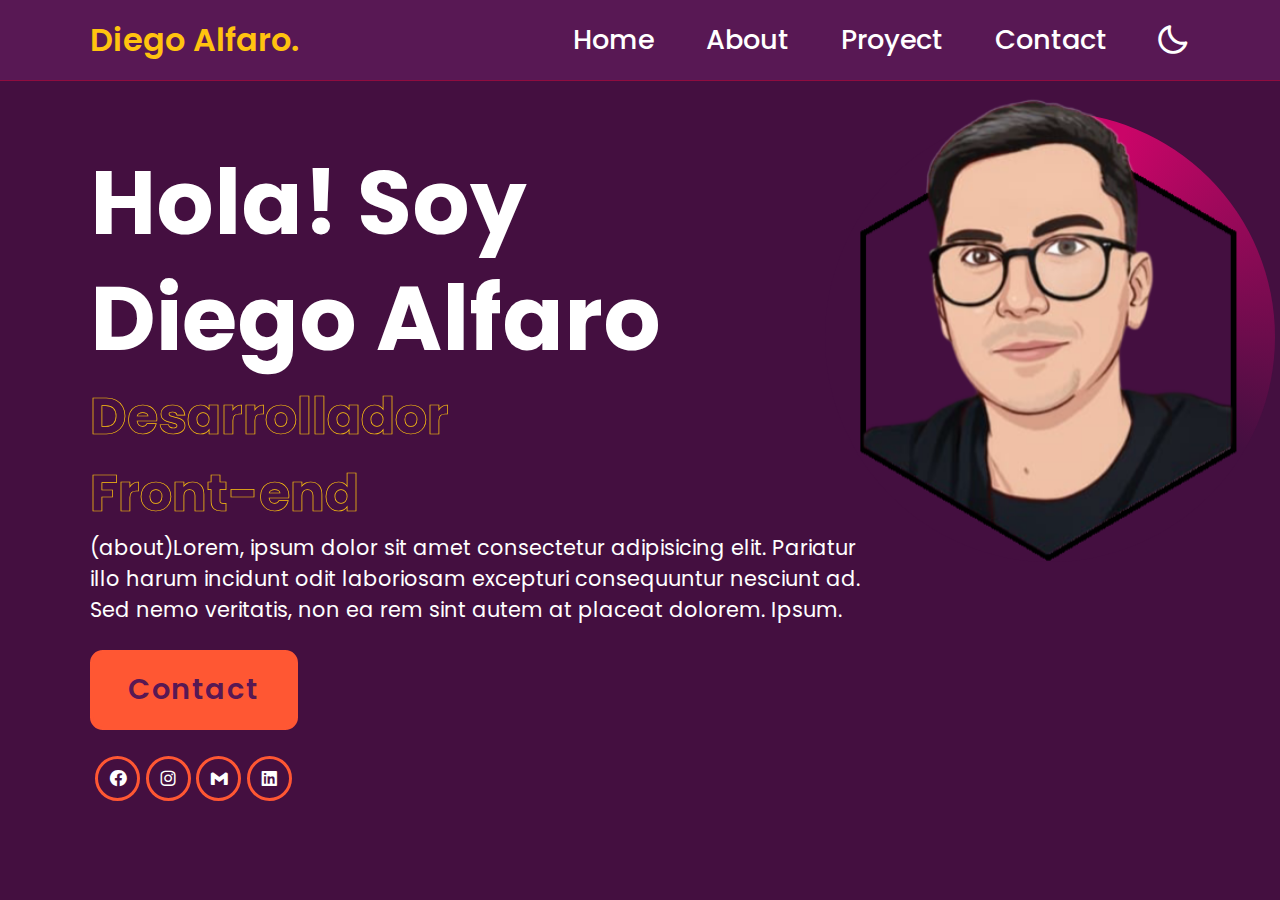
==== index/Index.html @ 35a07971 "version2" ====
<!DOCTYPE html>
<html lang="es">
<head>
    <meta charset="UTF-8">
    <meta name="viewport" content="width=device-width, initial-scale=1.0">
    <title>Diego Alfaro</title>
    <link href='https://unpkg.com/boxicons@2.1.4/css/boxicons.min.css' rel='stylesheet'>
    <link rel="stylesheet" href="styles.css">
    <link rel="icon" type="image/jpg" href="avatar1 (1).png"/>
   

</head>
<body>
    


<header class="header">

<a href="#" class="logo ">Diego Alfaro.</a>

<nav class="navbar">
<a href="#home" class="active">Home</a>
<a href="#about" class="active">About</a>
<a href="#proyect" class="active">Proyect</a>
<a href="#contact" class="active">Contact</a>



</nav>

<i class='bx bx-moon' id="darkMode-icon"></i>

</header>

  <section class="home" id="home">
    <div class="home-content">
      <h1>Hola! Soy <span>Diego Alfaro</span></h1>
      <div class="text-animate"><h3>Desarrollador Front-end</h3></div>
        <p> (about)Lorem, ipsum dolor sit amet consectetur adipisicing elit. Pariatur illo harum incidunt odit laboriosam excepturi consequuntur nesciunt ad. Sed nemo veritatis, non ea rem sint autem at placeat dolorem. Ipsum.</p>
    <div class="btn-box">
        <a href="#" class="btn">Contact</a>
    </div>
    
    </div>
<div class="home-sci">
    <a href="#"><i class='bx bxl-facebook-circle'></i></a>
    <a href="#"><i class='bx bxl-instagram'></i></a>
    <a href="#"><i class='bx bxl-gmail'></i></a>
    <a href="#"><i class='bx bxl-linkedin-square'></i></a>

</div>
<div class="contenedor">
  <div class="tarjeta">
  </div>
<img src="avatar1 (1).png" alt="foto-personal">
  </section>
  
</body>
</html>
---- index/styles.css ----
@import url('https://fonts.googleapis.com/css2?family=Poppins:ital,wght@0,100;0,200;0,300;0,400;0,500;0,600;0,700;0,800;0,900;1,100;1,200;1,300;1,400;1,500;1,600;1,700;1,800;1,900&display=swap');

*{
  margin: 0;
  padding: 0;
  box-sizing: border-box;
  text-decoration: none;
  border: none;
  outline: none;
  scroll-behavior: smooth;
  font-family: 'Poppins', sans-serif;
}
 :root{
  --fondo: #581854;
  --fondo1:#440F40;
  --logo: #ffc30f;
  --text: #ff5733;
  --rojo: #c70039;
  --granate: #900c3f;

 }

 html{
  font-size: 62,5%;
  overflow-x:hidden;
  background-color: #440F40;
 
 }

 .header{
  position: sticky;
  top: 0;
  left: 0;
  width: 100%;
  padding: 1rem 7%;
  background: #581854;
  display:flex;
  align-items: center;
  z-index:100 ;
  border-bottom: #900c3f solid 1.2px;

 }

 .logo{
  font-size: 2rem;
  color: #ffc30f;
  font-weight: 600;
  cursor: default ;
  margin-right: auto ;
 }

 .navbar a {
  position: relative;
  font-size: 1.7rem;
  color: white;
  font-weight: 500;
  margin-right: 3rem;
 }
.navbar a.active:hover{
  color:#ff5733;
  text-decoration-line:line-through;
}

#darkMode-icon{
  font-size: 2.2rem;
  color: white;
  cursor: pointer;
}
#darkMode-icon:hover{
  color:#ffc30f;

}
 section{
    position:relative;
    display: flex;
    color: rgb(255, 255, 255);
 }

 section{
    margin-top: 5%;
    min-height: 100%;
    padding: 1rem 0% 2rem;
 }

 .home{
    display: flex;
    padding: 0 7%;
    background: #440F40

 }

 .home-content{
    max-width: 50rem;
    
 }
 .home-content h1{
    font-size: 5.6rem;
    font-weight: 700;
    line-height: 1.3;
 }
 .home-content .text-animate{
    position: relative;
    width: 32.8rem;
 }

 .home-content .text-animate h3 {
    font-size: 3.2rem;
    font-weight: 700;
    color: transparent;
    -webkit-text-stroke: .7px #ffc30f;
 }

 .home-content p {
    font-size: 1.3rem;
    margin: 2 rem 0 4 rem;
 }

 .btn-box{
    position: relative;
    display: flex;
    justify-content: space-between;
    width: 35.5rem;
    height: 5rem;
    
 }
 .btn-box .btn{
    position: relative;
    display: inline-flex;
    justify-content: center;
    align-items: center;
    width: 13rem;
    height: 100%;
    background-color: #ff5733;
    border: .2rem solid #ff5733;
    border-radius: .8rem;
    font-size: 1.8rem;
    font-weight: 600;
    letter-spacing: .1rem;
    color:#581854;
    margin-top: 25px;
    margin-bottom: 25px;
    z-index: 1;
    overflow: hidden;
 }
 
 .btn-box .btn::before{
    content: '';
    position: absolute;
    top: 0;
    left:0;
    width: 0%;
    height: 100%;
    background-color: #ffc30f;
    z-index: -1;
    transition: .5s;
}
.btn-box .btn:hover::before{
width: 100%;
} 
.home-sci{
    position:absolute;
    bottom: -6rem;
    width: 13rem;
    display: flex;
    justify-content: space-evenly;
    margin-top: 20px;
    align-items: center;
    
    
}
.home-sci a{
    position: relative;
    display: flex;
    justify-content: center;
    align-items: center;
    width: 45px;
    height: 45px;
    background: transparent;
    border: .2rem solid #ff5733;
    border-radius: 50%;
    color: white;
    font-size: 20px;
    z-index: 1;
    overflow: hidden;

}
.home-sci a::before{
    content:'';
    position: absolute;
    top: 0;
    left: 0;
    width: 0%;
    height: 100%;
    background-color:  #900c3f;
    z-index: -1;
    transition: .5s;

}
.home-sci a:hover::before{
width: 100%;
}


img{ 
    width: 435px;
    margin-top: 30%;
    margin-left: -30%;
    z-index: 10;
    position:absolute;

    
   

}

span{
   
    display: block;
    white-space: nowrap;
    border-right: 6px solid;
    width:13ch ;
    
    animation: typing 4s steps(22) infinite alternate, blink .45s infinite step-end alternate; 
    overflow :hidden;

    
}
@keyframes typing{
from{width: 0}
}
@keyframes blink {
    50% {border-color:transparent}
}

.contenedor{
   width: 100%;
   position: absolute;
   
   display:inline-flex;
   align-items: center;
   justify-content: center;
   margin-left: 40%;
}

.tarjeta{
   height: 450px;
   width: 450px;
   background-color:#440F40;
   border-radius: 50%;
   margin-top: 30%;
   margin-left: -30%;
   position: fixed;
   overflow: hidden;
   display: flex;
   align-items: center;
   justify-content: center;
}

.tarjeta::before{
   content: "";
   position: absolute;
   height: 500px;
   width: 500px;
   background-image: conic-gradient(rgb(202, 5, 104) 20deg, transparent 120deg);
   animation: rotar 3s linear infinite;
}

@keyframes rotar{
   from{
       transform: rotate(0deg);
   }
   to{
       transform: rotate(-360deg);
   }
}

.tarjeta::after{
   content: "";
   position: absolute;
   height: 500px;
   width: 0px;
   background-color: #101010;
   border-radius: 10%;
   box-shadow: inset 16px 14px 20px #0000008c;;
}
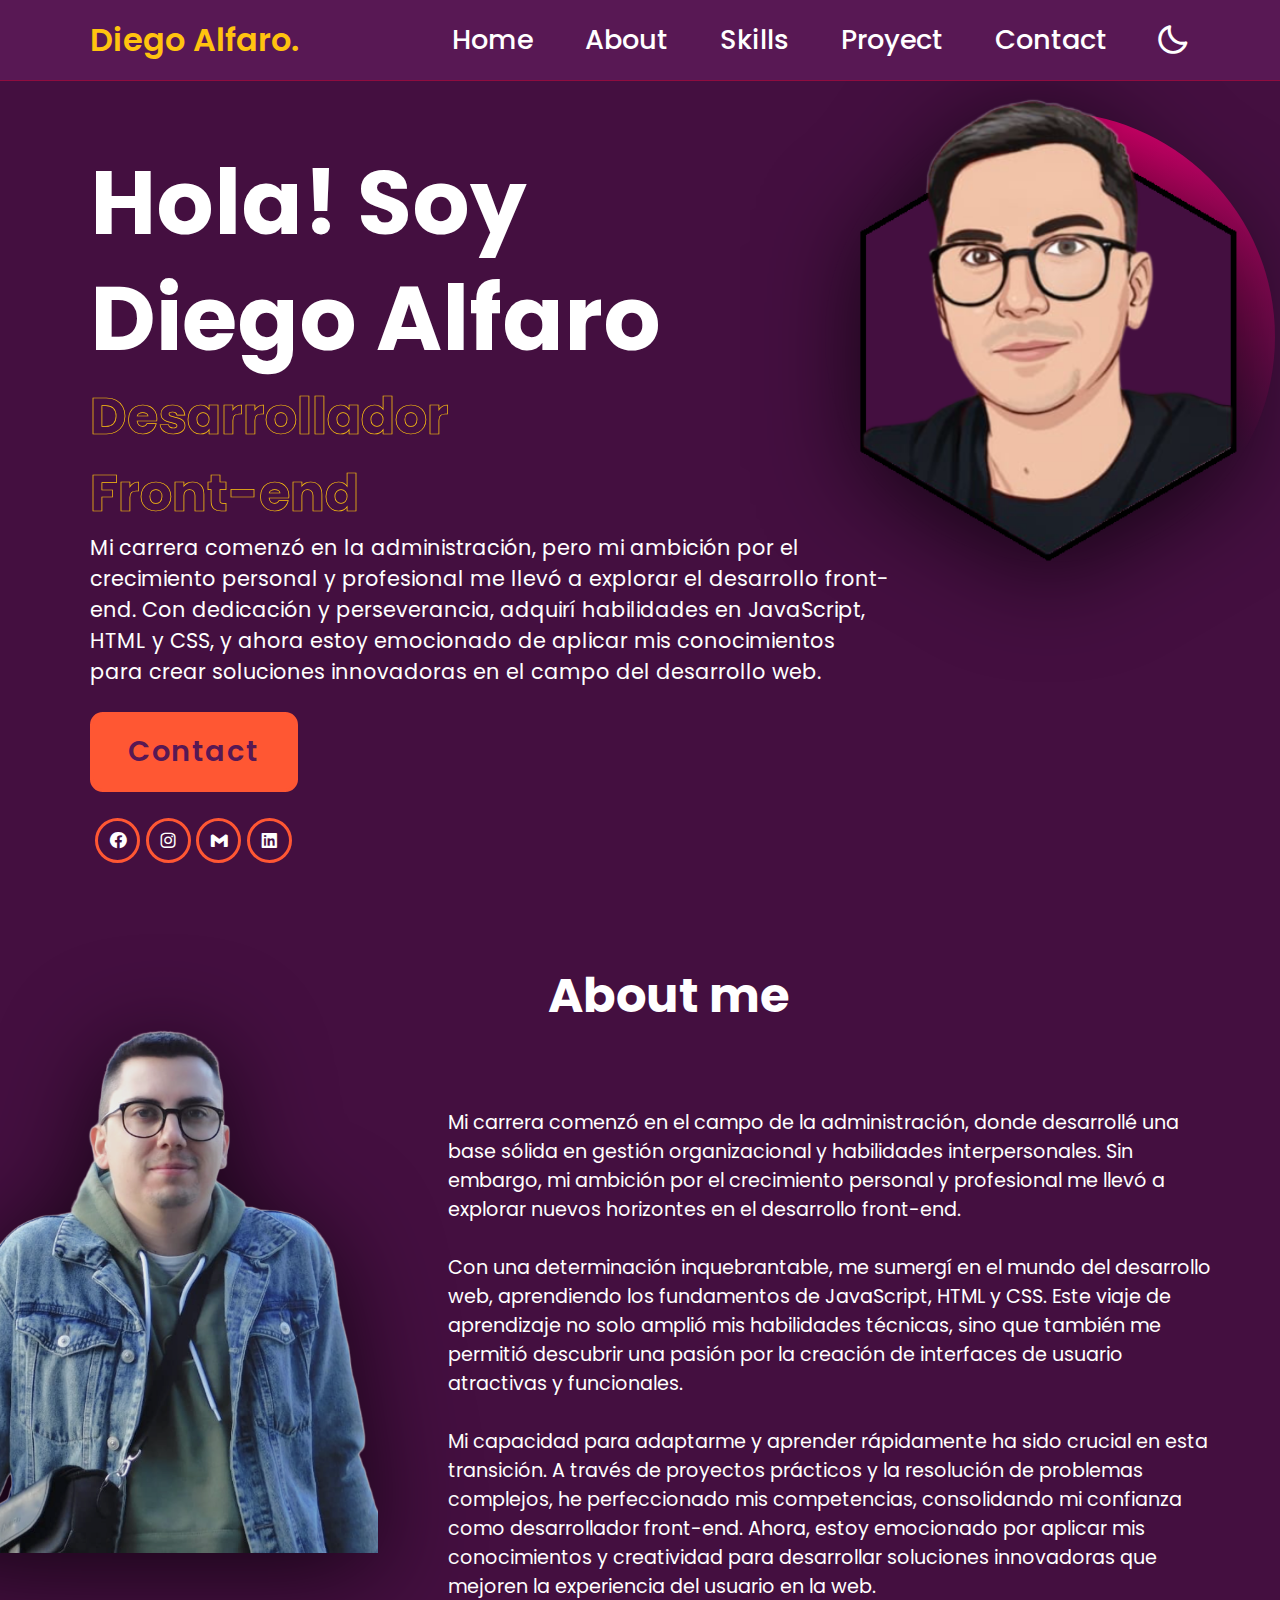
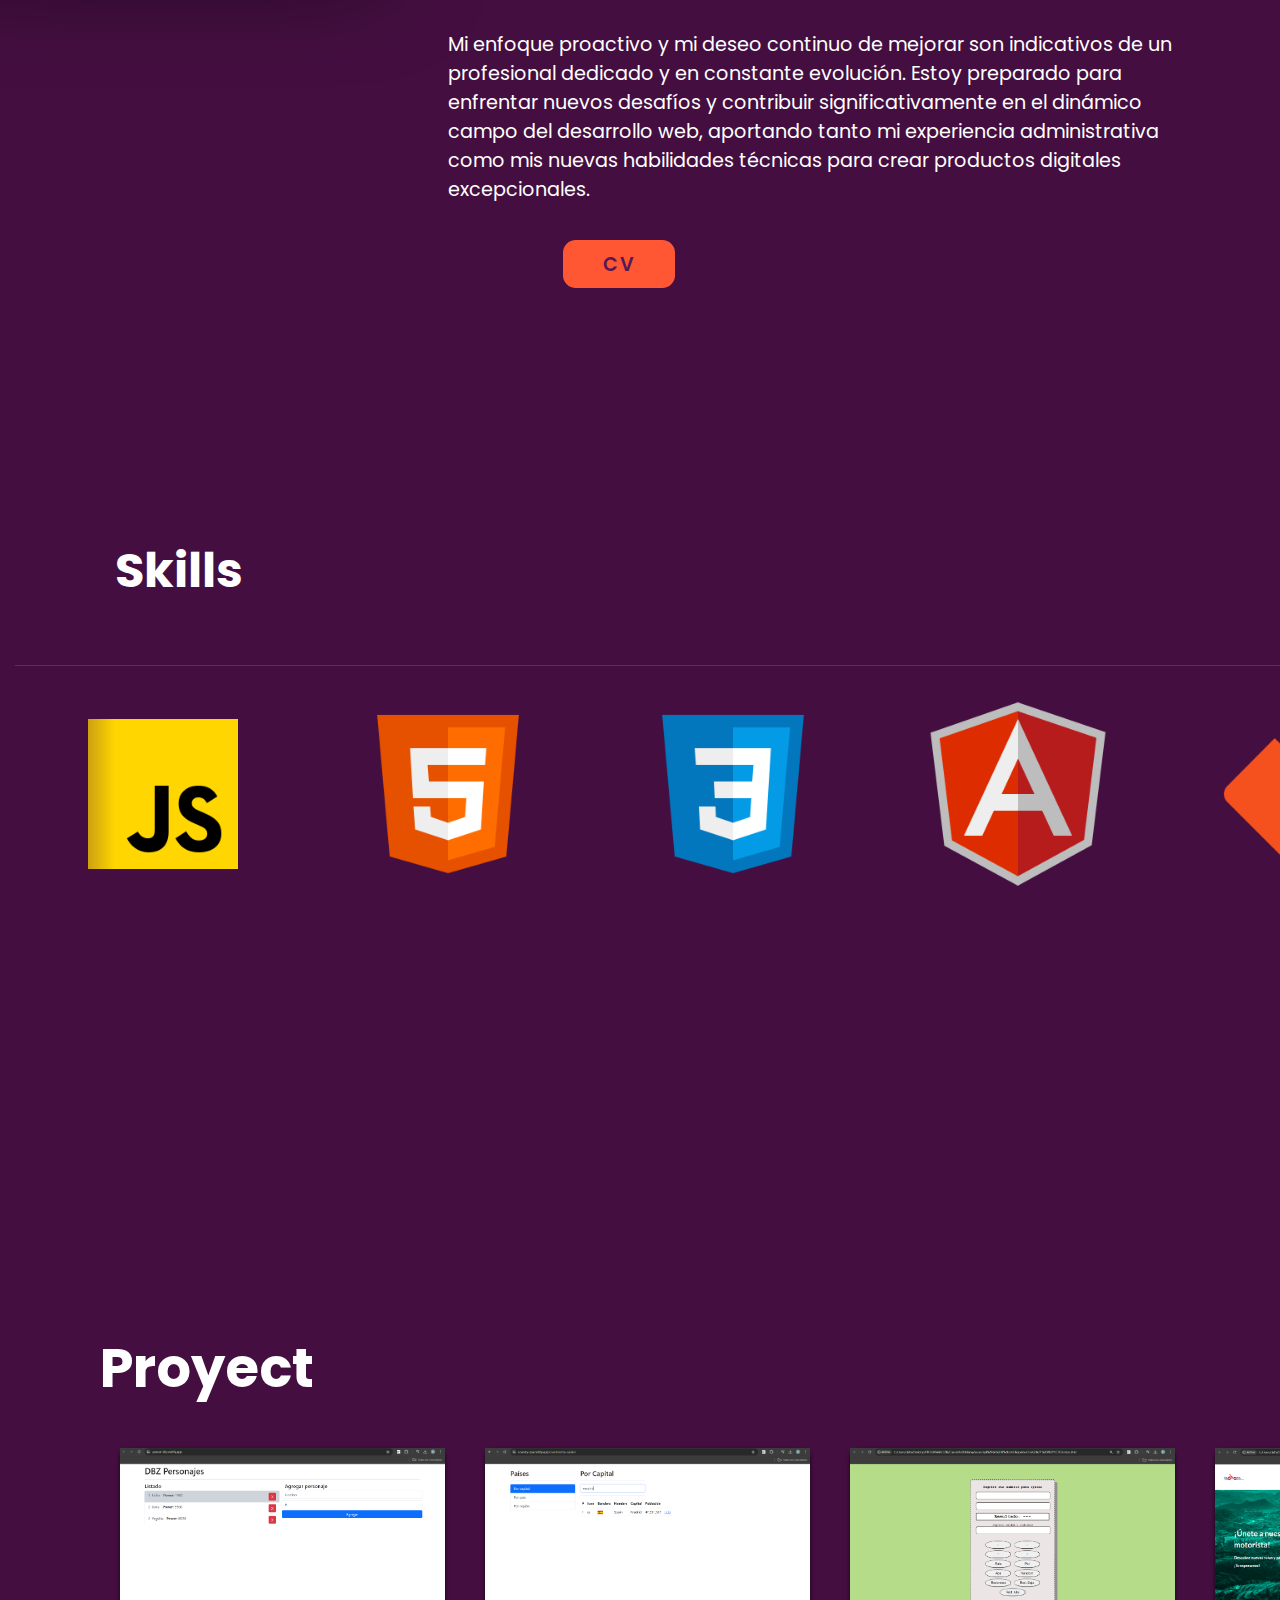
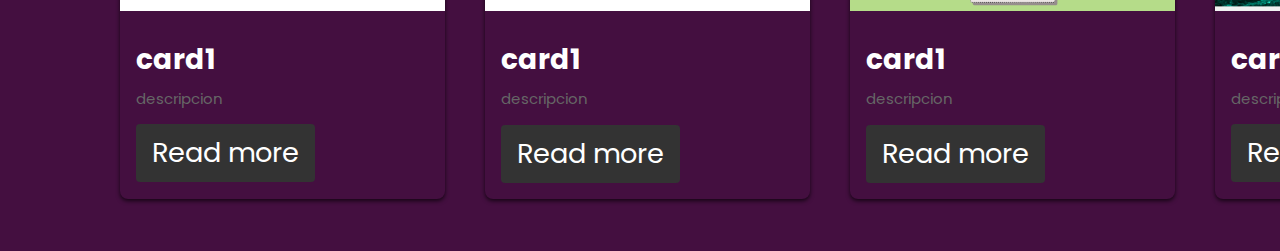
==== commit cdf6021a: "version3" ====
--- a/index/Index.html
+++ b/index/Index.html
@@ -7,7 +7,6 @@
     <link href='https://unpkg.com/boxicons@2.1.4/css/boxicons.min.css' rel='stylesheet'>
     <link rel="stylesheet" href="styles.css">
     <link rel="icon" type="image/jpg" href="avatar1 (1).png"/>
-   
 
 </head>
 <body>
@@ -19,8 +18,9 @@
 <a href="#" class="logo ">Diego Alfaro.</a>
 
 <nav class="navbar">
-<a href="#home" class="active">Home</a>
+<a href="#" class="active">Home</a>
 <a href="#about" class="active">About</a>
+<a href="#skill" class="active">Skills</a>
 <a href="#proyect" class="active">Proyect</a>
 <a href="#contact" class="active">Contact</a>
 
@@ -36,7 +36,11 @@
     <div class="home-content">
       <h1>Hola! Soy <span>Diego Alfaro</span></h1>
       <div class="text-animate"><h3>Desarrollador Front-end</h3></div>
-        <p> (about)Lorem, ipsum dolor sit amet consectetur adipisicing elit. Pariatur illo harum incidunt odit laboriosam excepturi consequuntur nesciunt ad. Sed nemo veritatis, non ea rem sint autem at placeat dolorem. Ipsum.</p>
+        <p> Mi carrera comenzó en la administración, pero mi ambición por el crecimiento personal y profesional me
+          llevó a explorar el desarrollo front-end. Con dedicación y perseverancia, adquirí habilidades en JavaScript,
+          HTML y CSS, y ahora estoy emocionado de aplicar mis conocimientos para crear soluciones innovadoras
+          en el campo del desarrollo web.
+          </p>
     <div class="btn-box">
         <a href="#" class="btn">Contact</a>
     </div>
@@ -52,8 +56,125 @@
 <div class="contenedor">
   <div class="tarjeta">
   </div>
-<img src="avatar1 (1).png" alt="foto-personal">
+<img class="avatar" src="avatar1 (1).png" alt="foto-personal">
   </section>
   
+  
+  <section class="about" id="about">
+    <div class="content">
+      <br><br><br>
+    <h1>About me</h1> 
+    <hr>
+    <p>
+    Mi carrera comenzó en el campo de la administración, donde desarrollé una base sólida en gestión organizacional y habilidades interpersonales. Sin embargo, mi ambición por el crecimiento personal y profesional me llevó a explorar nuevos horizontes en el desarrollo front-end. <br> <br>
+Con una determinación inquebrantable, me sumergí en el mundo del desarrollo web, aprendiendo los fundamentos de JavaScript, HTML y CSS. Este viaje de aprendizaje no solo amplió mis habilidades técnicas, sino que también me permitió descubrir una pasión por la creación de interfaces de usuario atractivas y funcionales. <br> <br>
+Mi capacidad para adaptarme y aprender rápidamente ha sido crucial en esta transición. A través de proyectos prácticos y la resolución de problemas complejos, he perfeccionado mis competencias, consolidando mi confianza como desarrollador front-end. Ahora, estoy emocionado por aplicar mis conocimientos y creatividad para desarrollar soluciones innovadoras que mejoren la experiencia del usuario en la web. <br> <br>
+Mi enfoque proactivo y mi deseo continuo de mejorar son indicativos de un profesional dedicado y en constante evolución. Estoy preparado para enfrentar nuevos desafíos y contribuir significativamente en el dinámico campo del desarrollo web, aportando tanto mi experiencia administrativa como mis nuevas habilidades técnicas para crear productos digitales excepcionales. <br> <br>
+</p> 
+<div class="btn-cv">
+  <a href="cv1.pdf" class="btn">CV</a>
+  </div>
+</div>
+<img class="yo" src="yo.png" alt="yo">
+</section>
+
+<section class="skill" id="skill">
+  <div class="content">
+    <br><br><br><br>
+<div class="skill-tittle"><h1>Skills</h1><br><br></div>
+<div class="logos">
+  <div class="logos-slide">
+    <img src="1.png" />
+    <img src="2.png" />
+    <img src="3.png" />
+    <img src="4.png" />
+    <img src="5.png" />
+    <img src="6.png" />
+    <img src="7.png" />
+    
+  </div>
+
+  <div class="logos-slide">
+    <img src="1.png" />
+    <img src="2.png" />
+    <img src="3.png" />
+    <img src="4.png" />
+    <img src="5.png" />
+    <img src="6.png" />
+    <img src="7.png" />
+    
+  </div>
+</div>
+</div>
+</section><br><br><br><br><br><br><br>
+<section class="proyect" id="proyect">
+  <div class="container">
+<h1>Proyect</h1>
+<div class="card-container">
+  <div class="card">
+    <img src="Captura de pantalla 2024-05-19 115210.png" alt="">
+    <div class="card-content">
+      <h3>card1</h3>
+      <p>descripcion</p>
+      <a class="btn" href="">Read more</a>
+    </div>
+  </div>
+</div>
+<div class="card-container">
+  <div class="card">
+    <img src="Captura de pantalla 2024-05-19 115302.png" alt="">
+    <div class="card-content">
+      <h3>card1</h3>
+      <p>descripcion</p>
+      <a class="btn" href="">Read more</a>
+    </div>
+  </div>
+</div>
+<div class="card-container">
+  <div class="card">
+    <img src="Captura de pantalla 2024-05-19 115815.png" alt="">
+    <div class="card-content">
+      <h3>card1</h3>
+      <p>descripcion</p>
+      <a class="btn" href="">Read more</a>
+    </div>
+  </div>
+</div>
+<div class="card-container">
+  <div class="card">
+    <img src="Captura de pantalla 2024-05-19 115925.png"">
+    <div class="card-content">
+      <h3>card1</h3>
+      <p>descripcion</p>
+      <a class="btn" href="">Read more</a>
+    </div>
+  </div>
+</div>
+<div class="card-container">
+  <div class="card">
+    <img src="gifs.png" alt="">
+    <div class="card-content">
+      <h3>card1</h3>
+      <p>descripcion</p>
+      <a class="btn" href="">Read more</a>
+    </div>
+  </div>
+</div>
+<div class="card-container">
+  <div class="card">
+    <img src="pagina web pediatria.png" alt="">
+    <div class="card-content">
+      <h3>card1</h3>
+      <p>descripcion</p>
+      <a class="btn" href="">Read more</a>
+    </div>
+  </div>
+</div>
+</section>
+</div>
 </body>
+
+<footer>
+
+</footer>
 </html>--- a/index/styles.css
+++ b/index/styles.css
@@ -201,12 +201,13 @@
 }
 
 
-img{ 
+.avatar{ 
     width: 435px;
     margin-top: 30%;
     margin-left: -30%;
     z-index: 10;
     position:absolute;
+    filter: drop-shadow(0 15px 50px rgba(0, 0, 0, 0.7))
 
     
    
@@ -249,7 +250,7 @@
    border-radius: 50%;
    margin-top: 30%;
    margin-left: -30%;
-   position: fixed;
+   position: absolute;
    overflow: hidden;
    display: flex;
    align-items: center;
@@ -261,8 +262,8 @@
    position: absolute;
    height: 500px;
    width: 500px;
-   background-image: conic-gradient(rgb(202, 5, 104) 20deg, transparent 120deg);
-   animation: rotar 3s linear infinite;
+   background-image: conic-gradient(rgb(229, 0, 115) 20deg, transparent 120deg);
+   animation: rotar 2s linear infinite;
 }
 
 @keyframes rotar{
@@ -282,4 +283,215 @@
    background-color: #101010;
    border-radius: 10%;
    box-shadow: inset 16px 14px 20px #0000008c;;
+}
+
+.about h1{
+   font-size:3rem;
+   text-align: left;
+   position: relative;
+   margin-left: 100px;
+}
+
+.about{
+   font-size: 1.2rem;
+   margin: 7%;
+   text-align: center;
+   position: relative;
+   width: 60%;
+   margin-left: 35%;
+   
+
+}
+.about p{
+   position:relative;
+   margin-top: 10%;
+   text-align: left;
+   
+}
+.yo{
+   position:absolute;
+   margin-right: 100vh;
+   margin-top: 18.5%;
+   margin-left: -520px;
+   width: 450px;
+   z-index: 99;
+   filter: drop-shadow(0 15px 50px rgba(0, 0, 0, 0.7))
+   
+}
+
+.btn-cv{
+   position: relative;
+    display: flex;
+    justify-content: space-between;
+    width: 30.5rem;
+    height: 3rem;
+    margin-left: 15%;
+}
+.btn-cv .btn{
+   position: relative;
+   display: inline-flex;
+   justify-content: center;
+   align-items: center;
+   width: 7rem;
+   height: 100%;
+   background-color: #ff5733;
+   border: .2rem solid #ff5733;
+   border-radius: .8rem;
+   font-size: 1.2rem;
+   font-weight: 600;
+   letter-spacing: .1rem;
+   color:#581854;
+   margin-top: 7px;
+   margin-bottom: 20px;
+   z-index: 1;
+   overflow: hidden;
+}
+.btn-cv .btn::before{
+   content: '';
+   position: absolute;
+   top: 0;
+   left:0;
+   width: 0%;
+   height: 100%;
+   background-color: #ffc30f;
+   z-index: -1;
+   transition: .5s;
+}
+.btn-cv .btn:hover::before{
+width: 100%;
+}
+
+.skill{
+  
+   font-size: 1.2rem;
+   
+   position: relative;
+   width: 100%;
+   height: 670px;
+   padding-left: 15px;
+   
+
+   
+
+}
+
+.skill-tittle{
+   border-bottom: #c70039 solid 1px;
+   width: 50%;
+   margin-left: 0px;
+}
+.skill h1{
+   text-align: left;
+   margin-left: 100px;
+   font-size: 3rem;
+   
+ 
+   
+
+}
+
+@keyframes slide {
+   from {
+     transform: translateX(0);
+   }
+   to {
+     transform: translateX(-100%);
+   }
+ }
+ 
+ .logos {
+   overflow: hidden;
+   padding:8px;
+   background: #440F40;
+   white-space: nowrap;
+   position:relative;
+   
+   
+  
+
+   
+ }
+ 
+ .logos:before, .logos:after {
+   position: absolute;
+   top: 0;
+   width: 100px;
+   height: 100%;
+   content: "";
+   z-index: 2;
+ }
+
+ 
+ .logos:before {
+   left: 0;
+   background: linear-gradient(to left, rgba(255, 255, 255, 0), #440F40);
+ }
+ 
+ .logos:after {
+   right: 0;
+   background: linear-gradient(to right, rgba(255, 255, 255, 0), #440F40);
+ }
+ 
+ .logos:hover .logos-slide {
+   animation-play-state: paused;
+ }
+ 
+ .logos-slide {
+   display: inline-block;
+   animation: 35s slide infinite linear;
+ }
+ 
+ .logos-slide img {
+   height: 200px;
+   margin: 20px 40px;
+
+ }
+
+ .card img{
+   width:100%;
+   height: auto;
+ }
+ 
+.card-container{
+   display: flex;
+   justify-content: center;
+   flex-wrap: wrap;
+   margin-top: 100px;
+}
+.card{
+   width: 325px;
+   background-color: #440F40;
+   border-radius: 8px;
+   box-shadow:0px 2px 4px rgba(0, 0, 0, 0.7) ;
+   margin: 20px;
+}
+.card-content{
+   padding: 16px;
+}
+.card-content h3{
+   font-size: 28px;
+   margin-bottom: 8px;
+}
+.card-content p{
+   color: #666;
+   font-size: 15px;
+   line-height: 1.3;
+}
+.card-content .btn{
+   display: inline-block;
+   padding:8px 16px ;
+   background-color: #333;
+   text-decoration: none;
+   border-radius: 4px;
+   margin-top: 16px;
+   color:#fff;
+}
+.container{
+   display: flex;
+   font-size: 1.7rem;
+}
+.container h1{
+   text-align: left;
+   margin-left: 100px;
+   width: 0;
 }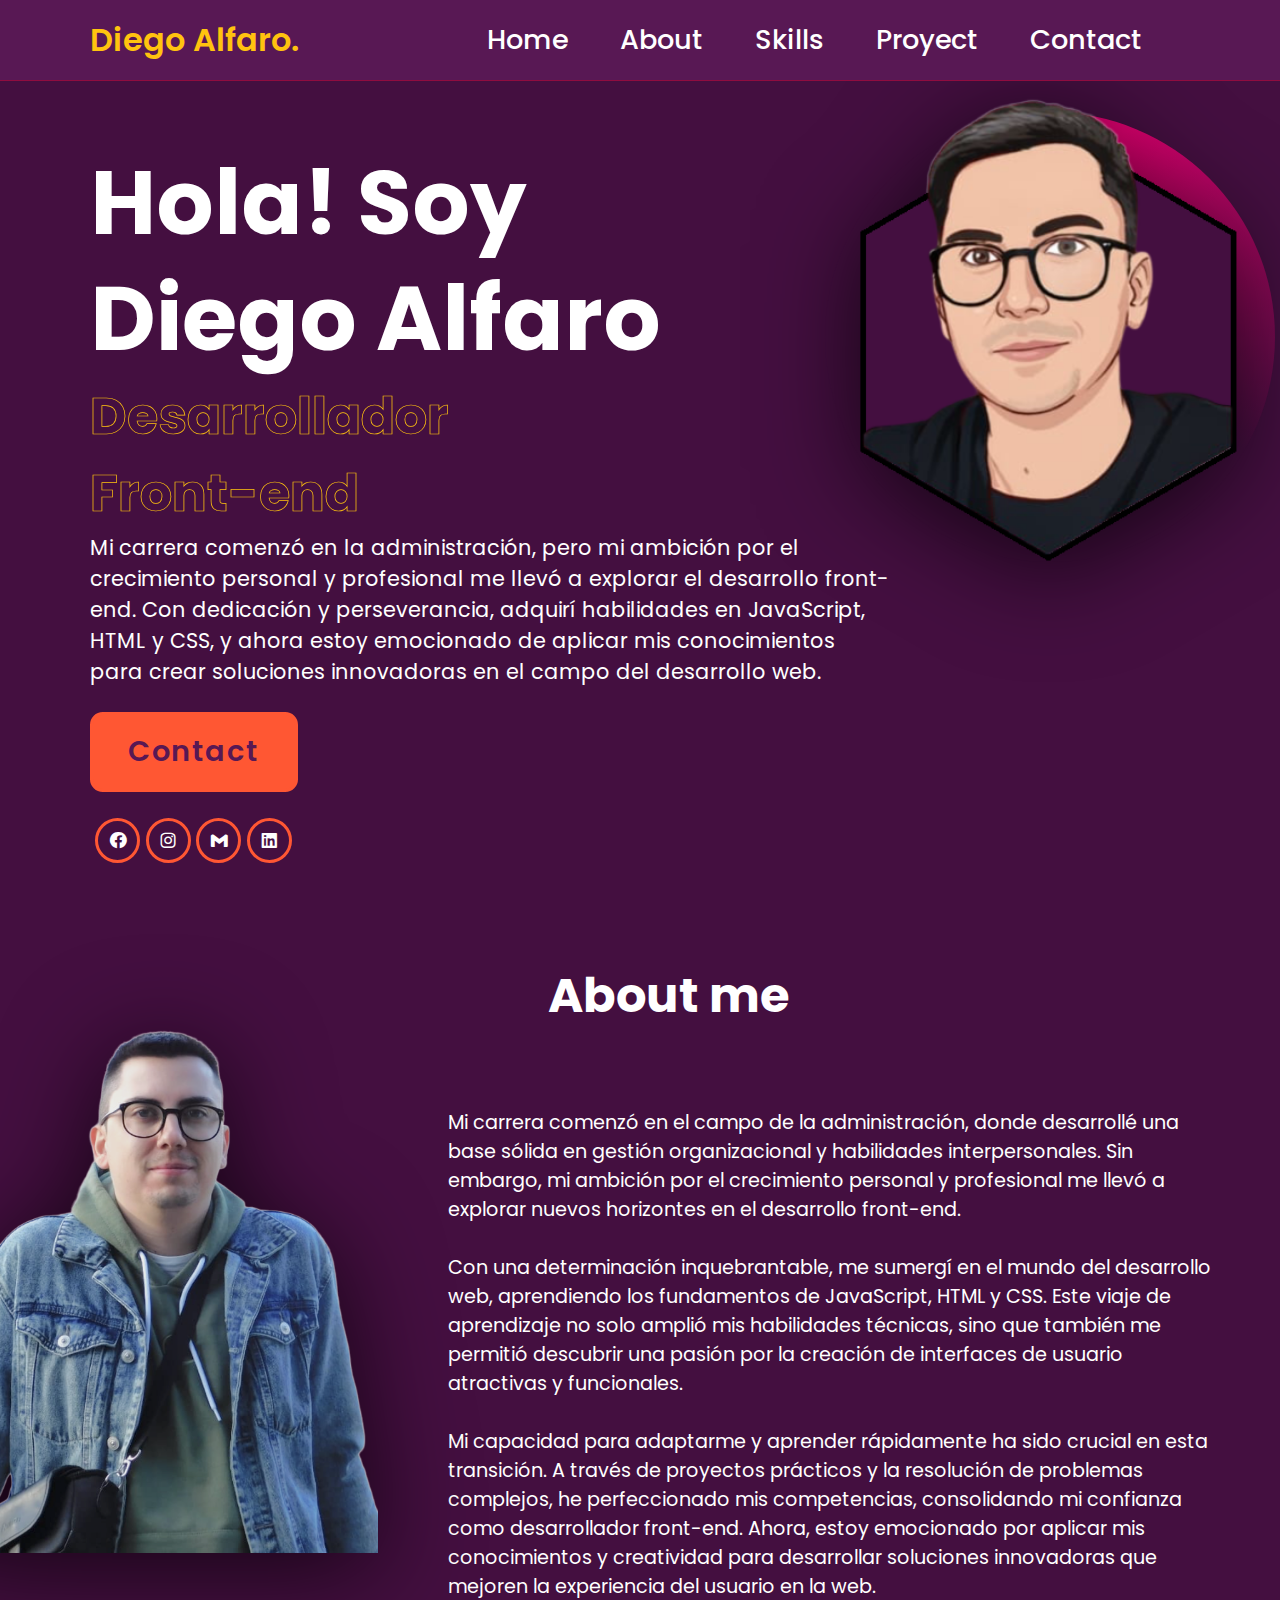
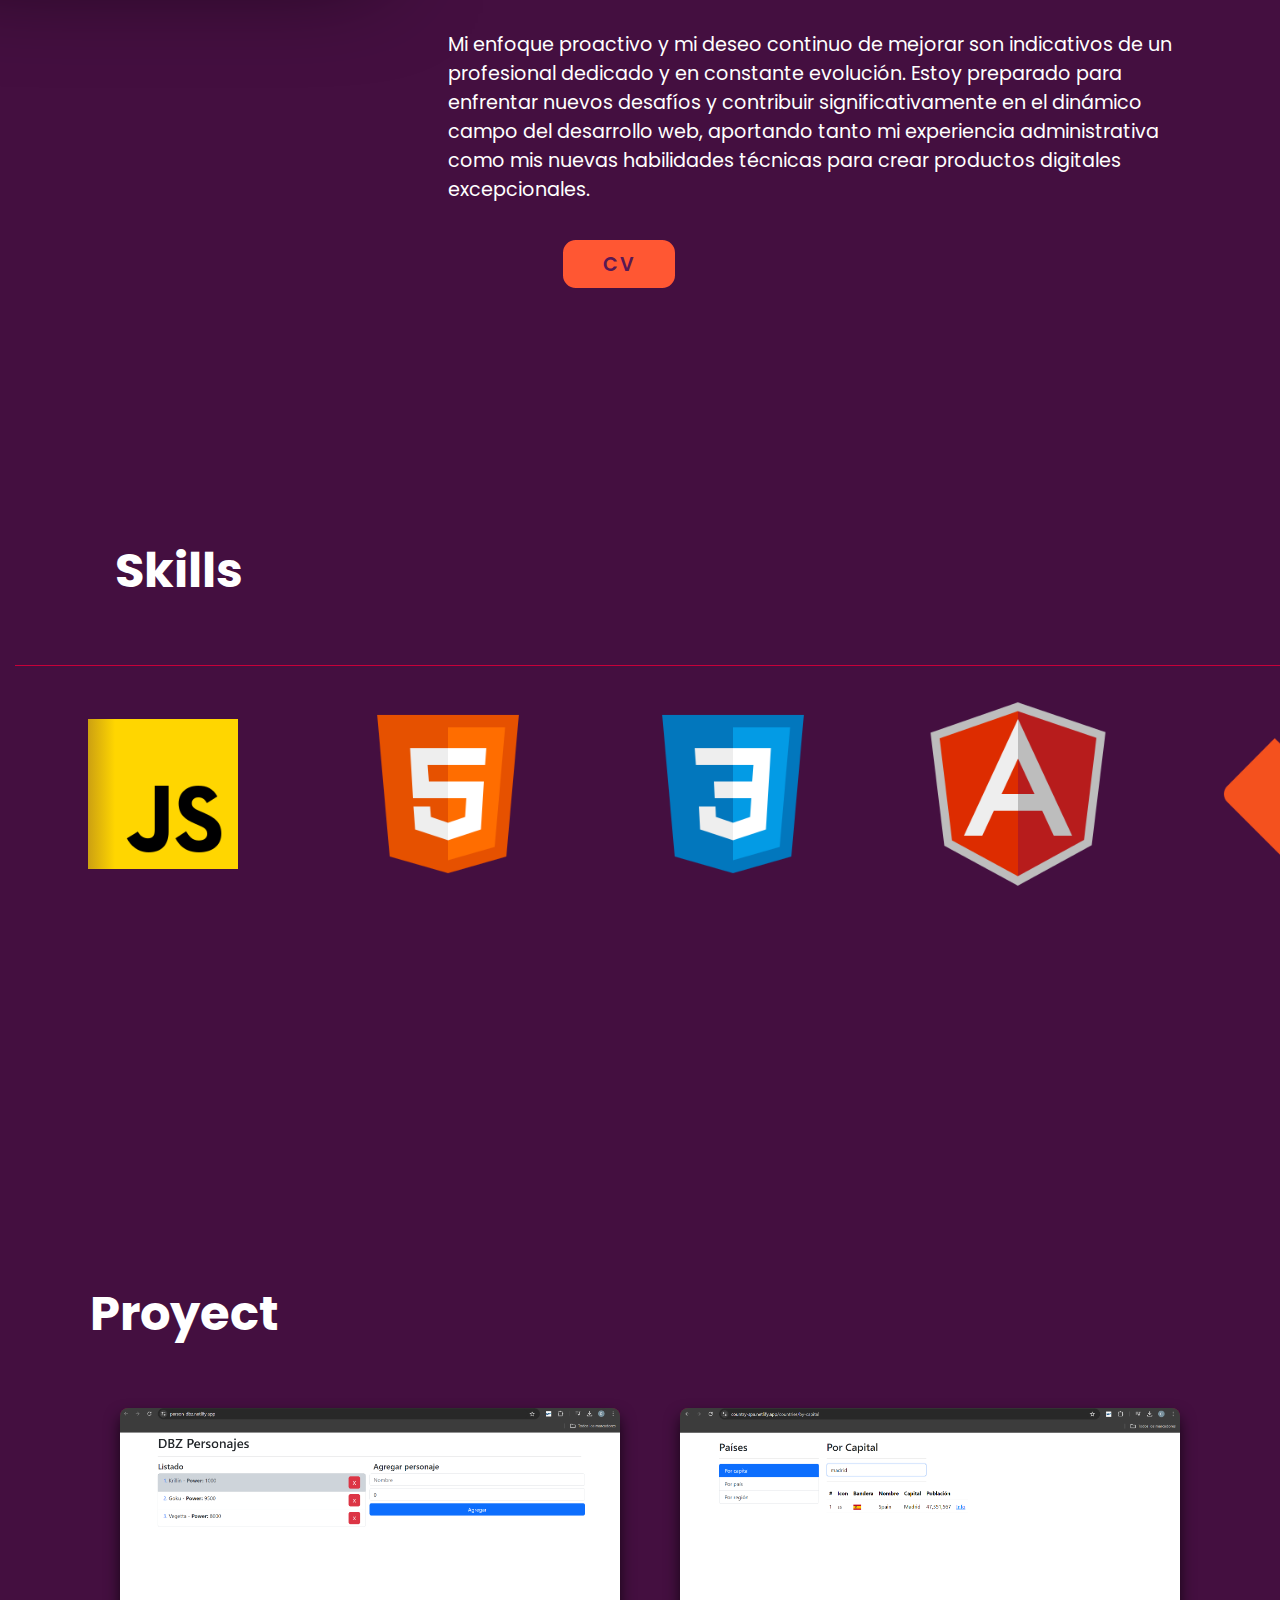
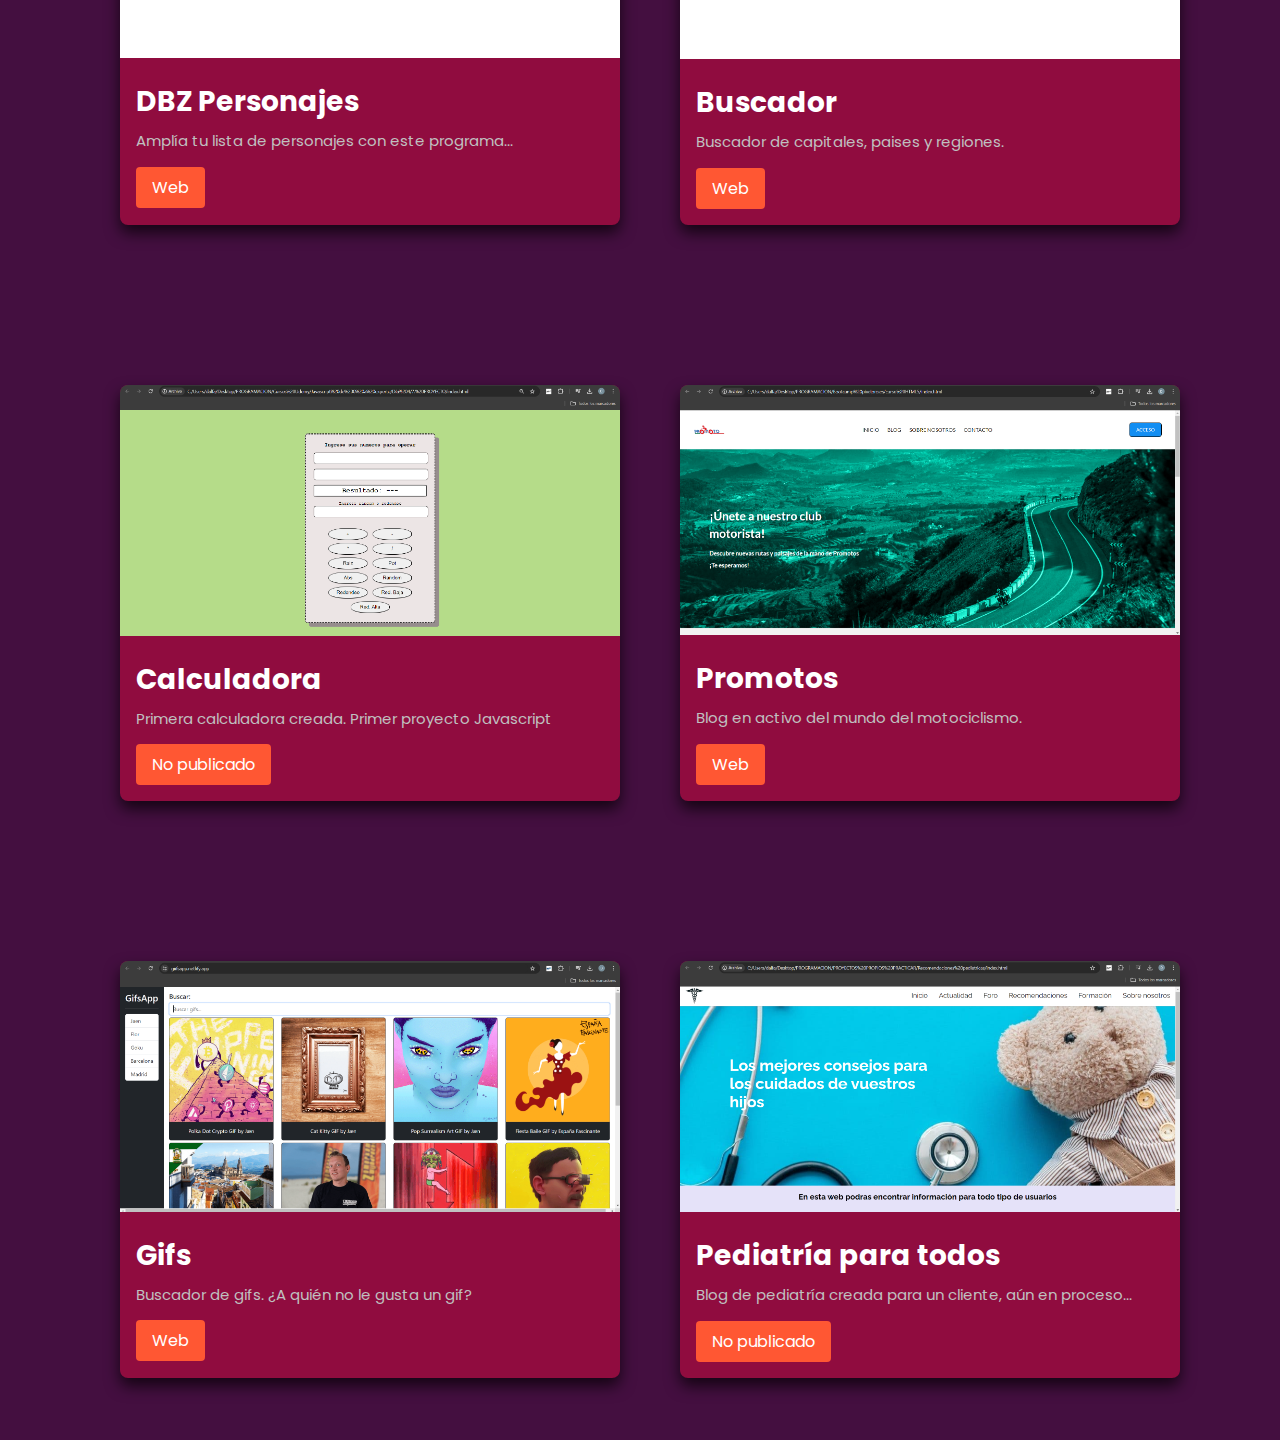
==== commit 26b9ce95: "version3" ====
--- a/index/Index.html
+++ b/index/Index.html
@@ -2,7 +2,7 @@
 <html lang="es">
 <head>
     <meta charset="UTF-8">
-    <meta name="viewport" content="width=device-width, initial-scale=1.0">
+    <meta name="viewport" content="width=device-width, initial-scale=0.60">
     <title>Diego Alfaro</title>
     <link href='https://unpkg.com/boxicons@2.1.4/css/boxicons.min.css' rel='stylesheet'>
     <link rel="stylesheet" href="styles.css">
@@ -28,7 +28,6 @@
 
 </nav>
 
-<i class='bx bx-moon' id="darkMode-icon"></i>
 
 </header>
 
@@ -47,10 +46,10 @@
     
     </div>
 <div class="home-sci">
-    <a href="#"><i class='bx bxl-facebook-circle'></i></a>
-    <a href="#"><i class='bx bxl-instagram'></i></a>
-    <a href="#"><i class='bx bxl-gmail'></i></a>
-    <a href="#"><i class='bx bxl-linkedin-square'></i></a>
+    <a href="https://www.facebook.com/diego.alfarosagra"><i class='bx bxl-facebook-circle'></i></a>
+    <a href="https://www.instagram.com/diegoalfaro14/"><i class='bx bxl-instagram'></i></a>
+    <a href="mailto: d.alfarosagra@gmail.com"><i class='bx bxl-gmail'></i></a>
+    <a href="https://www.linkedin.com/in/diego-alfaro-sagra-9353b530a?utm_source=share&utm_campaign=share_via&utm_content=profile&utm_medium=android_app"><i class='bx bxl-linkedin-square'></i></a>
 
 </div>
 <div class="contenedor">
@@ -106,17 +105,20 @@
   </div>
 </div>
 </div>
-</section><br><br><br><br><br><br><br>
-<section class="proyect" id="proyect">
-  <div class="container">
-<h1>Proyect</h1>
+</section><br><br><br><br><br>
+<section>
+  <br> 
+  <div class="cont">
+   
+<h1 class="proyect" id="proyect">Proyect</h1>
+
 <div class="card-container">
   <div class="card">
     <img src="Captura de pantalla 2024-05-19 115210.png" alt="">
     <div class="card-content">
-      <h3>card1</h3>
-      <p>descripcion</p>
-      <a class="btn" href="">Read more</a>
+      <h3>DBZ Personajes</h3>
+      <p>Amplía tu lista de personajes con este programa...</p>
+      <a class="btn" href="https://person-dbz.netlify.app">Web</a>
     </div>
   </div>
 </div>
@@ -124,9 +126,9 @@
   <div class="card">
     <img src="Captura de pantalla 2024-05-19 115302.png" alt="">
     <div class="card-content">
-      <h3>card1</h3>
-      <p>descripcion</p>
-      <a class="btn" href="">Read more</a>
+      <h3>Buscador</h3>
+      <p>Buscador de capitales, paises y regiones.</p>
+      <a class="btn" href="https://country-spa.netlify.app">Web</a>
     </div>
   </div>
 </div>
@@ -134,9 +136,9 @@
   <div class="card">
     <img src="Captura de pantalla 2024-05-19 115815.png" alt="">
     <div class="card-content">
-      <h3>card1</h3>
-      <p>descripcion</p>
-      <a class="btn" href="">Read more</a>
+      <h3>Calculadora</h3>
+      <p>Primera calculadora creada. Primer proyecto Javascript</p>
+      <a class="btn" href="">No publicado</a>
     </div>
   </div>
 </div>
@@ -144,9 +146,9 @@
   <div class="card">
     <img src="Captura de pantalla 2024-05-19 115925.png"">
     <div class="card-content">
-      <h3>card1</h3>
-      <p>descripcion</p>
-      <a class="btn" href="">Read more</a>
+      <h3>Promotos</h3>
+      <p>Blog en activo del mundo del motociclismo.</p>
+      <a class="btn" href="https://diego14alfaro.github.io/Promotos1/">Web</a>
     </div>
   </div>
 </div>
@@ -154,9 +156,9 @@
   <div class="card">
     <img src="gifs.png" alt="">
     <div class="card-content">
-      <h3>card1</h3>
-      <p>descripcion</p>
-      <a class="btn" href="">Read more</a>
+      <h3>Gifs</h3>
+      <p>Buscador de gifs. ¿A quién no le gusta un gif?</p>
+      <a class="btn" href="https://giifsapp.netlify.app">Web</a>
     </div>
   </div>
 </div>
@@ -164,9 +166,9 @@
   <div class="card">
     <img src="pagina web pediatria.png" alt="">
     <div class="card-content">
-      <h3>card1</h3>
-      <p>descripcion</p>
-      <a class="btn" href="">Read more</a>
+      <h3>Pediatría para todos</h3>
+      <p>Blog de pediatría creada para un cliente, aún en proceso...</p>
+      <a class="btn" href="">No publicado</a>
     </div>
   </div>
 </div>
--- a/index/styles.css
+++ b/index/styles.css
@@ -61,15 +61,6 @@
   text-decoration-line:line-through;
 }
 
-#darkMode-icon{
-  font-size: 2.2rem;
-  color: white;
-  cursor: pointer;
-}
-#darkMode-icon:hover{
-  color:#ffc30f;
-
-}
  section{
     position:relative;
     display: flex;
@@ -209,9 +200,6 @@
     position:absolute;
     filter: drop-shadow(0 15px 50px rgba(0, 0, 0, 0.7))
 
-    
-   
-
 }
 
 span{
@@ -450,6 +438,8 @@
  .card img{
    width:100%;
    height: auto;
+   border-top-left-radius:8px ;
+   border-top-right-radius: 8px;
  }
  
 .card-container{
@@ -459,11 +449,13 @@
    margin-top: 100px;
 }
 .card{
-   width: 325px;
-   background-color: #440F40;
+   width: 500px;
+   background-color: #900c3f;
    border-radius: 8px;
-   box-shadow:0px 2px 4px rgba(0, 0, 0, 0.7) ;
-   margin: 20px;
+   box-shadow:0px 8px 15px rgba(0, 0, 0, 0.7) ;
+   margin: 30px;
+   position: relative
+   
 }
 .card-content{
    padding: 16px;
@@ -473,25 +465,28 @@
    margin-bottom: 8px;
 }
 .card-content p{
-   color: #666;
+   color: #c0c0c0;
    font-size: 15px;
    line-height: 1.3;
 }
 .card-content .btn{
    display: inline-block;
    padding:8px 16px ;
-   background-color: #333;
+   background-color: #ff5733;
    text-decoration: none;
    border-radius: 4px;
    margin-top: 16px;
    color:#fff;
 }
-.container{
+.cont{
    display: flex;
-   font-size: 1.7rem;
-}
-.container h1{
+   flex-wrap: wrap;
+   padding-left:7%;
+   
+}
+.cont h1{
    text-align: left;
-   margin-left: 100px;
+   
    width: 0;
+   font-size: 3rem;
 }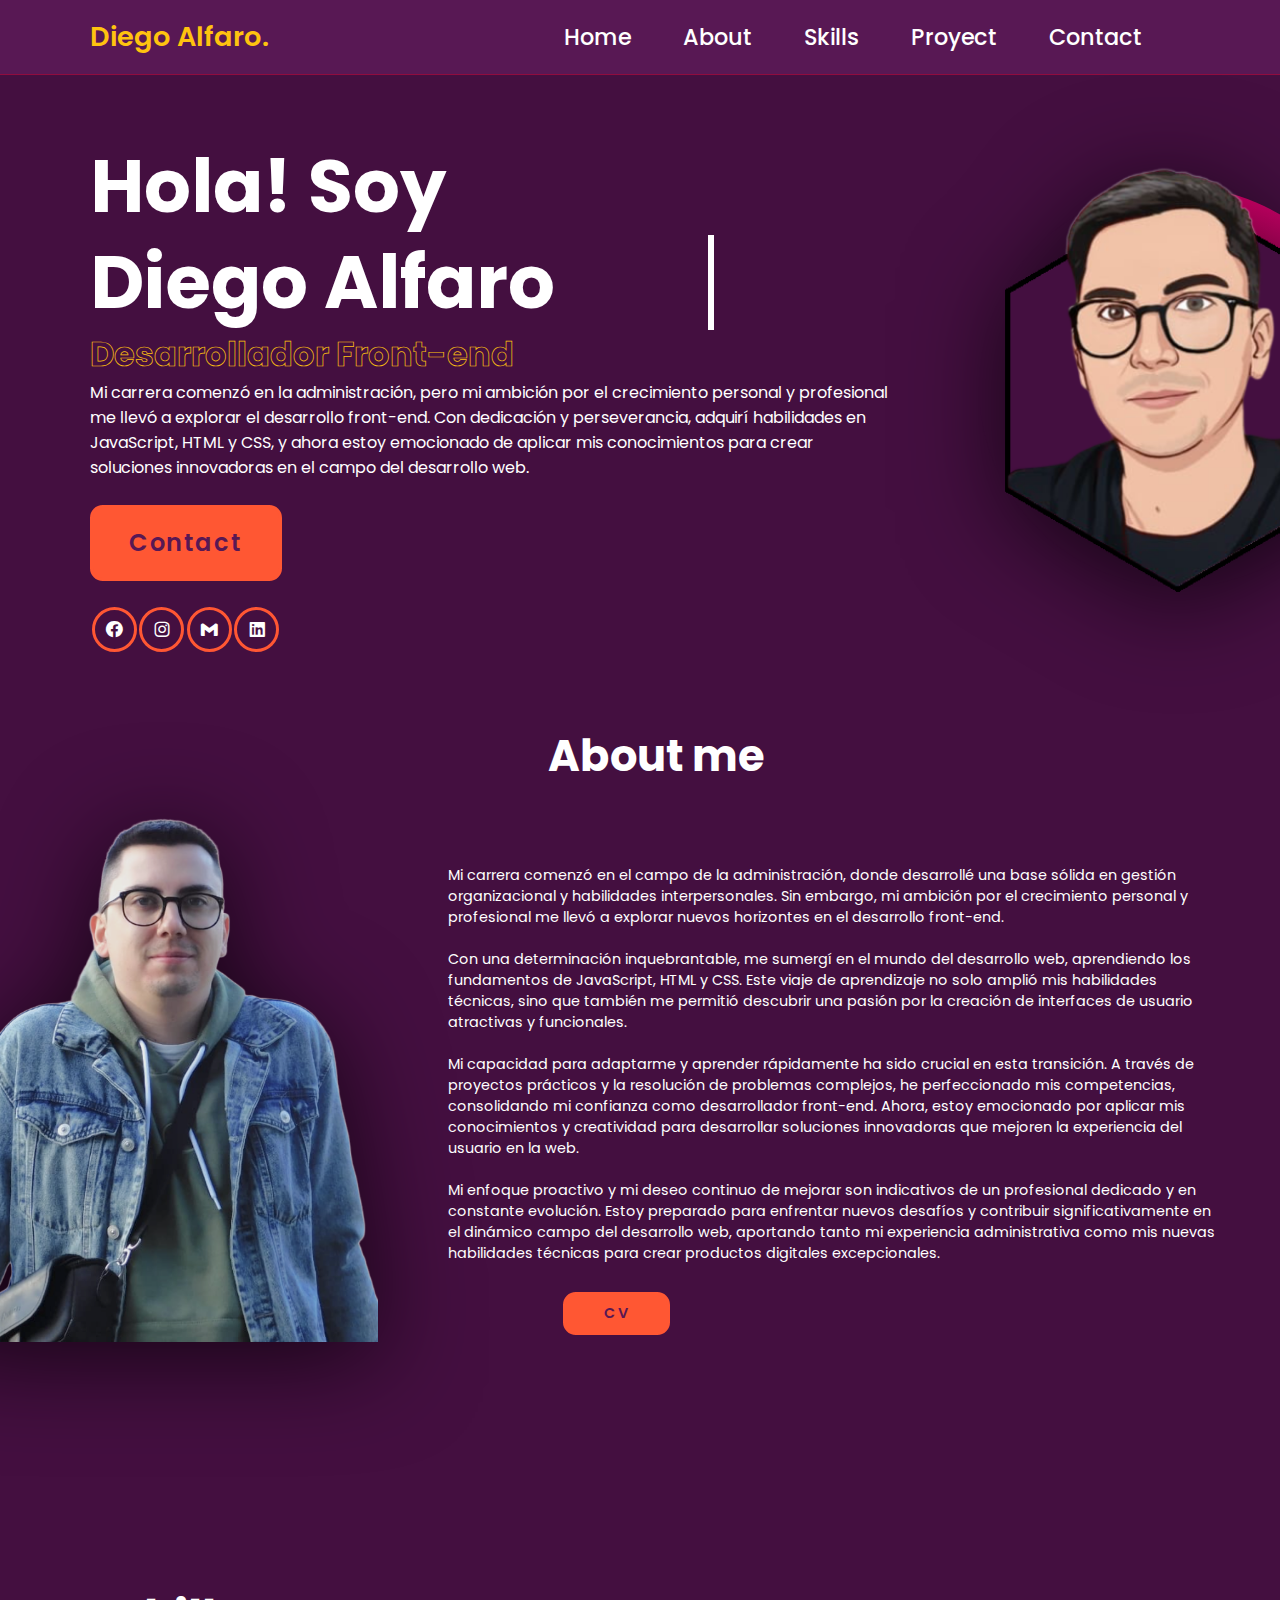
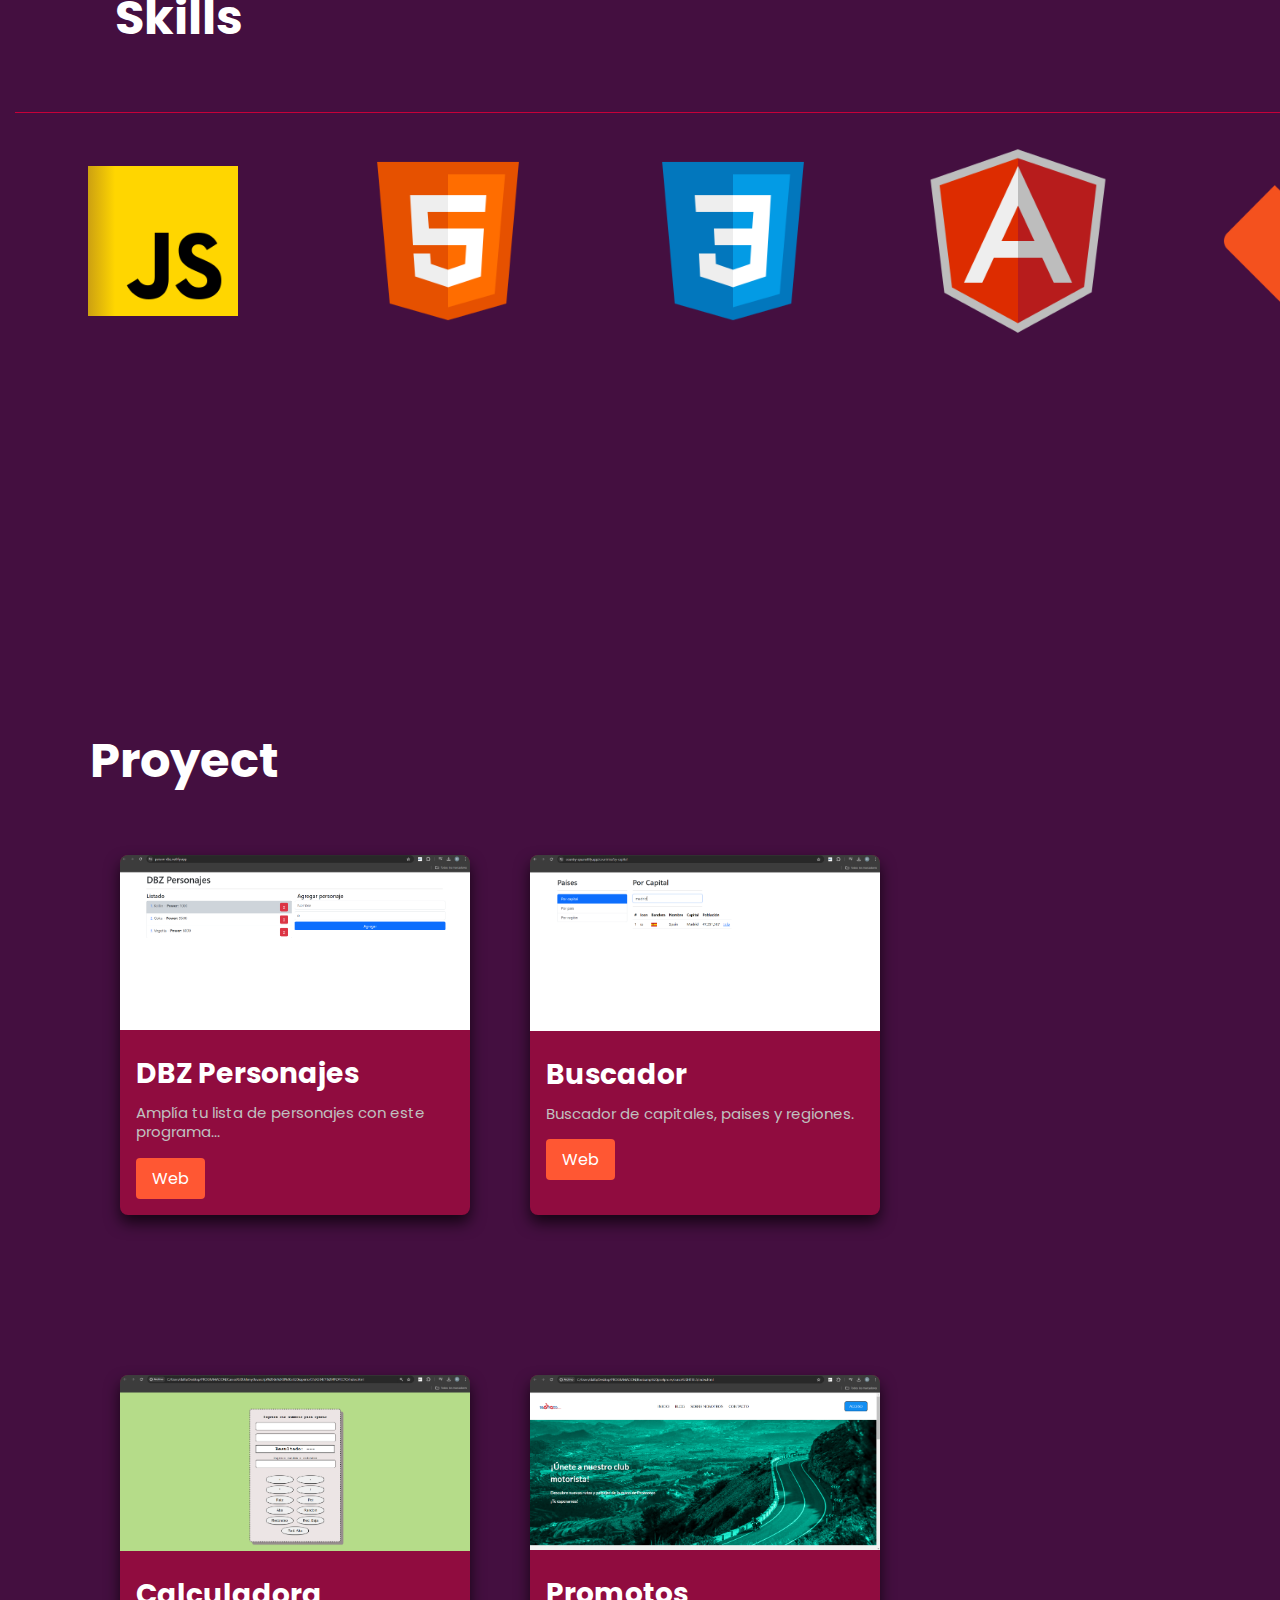
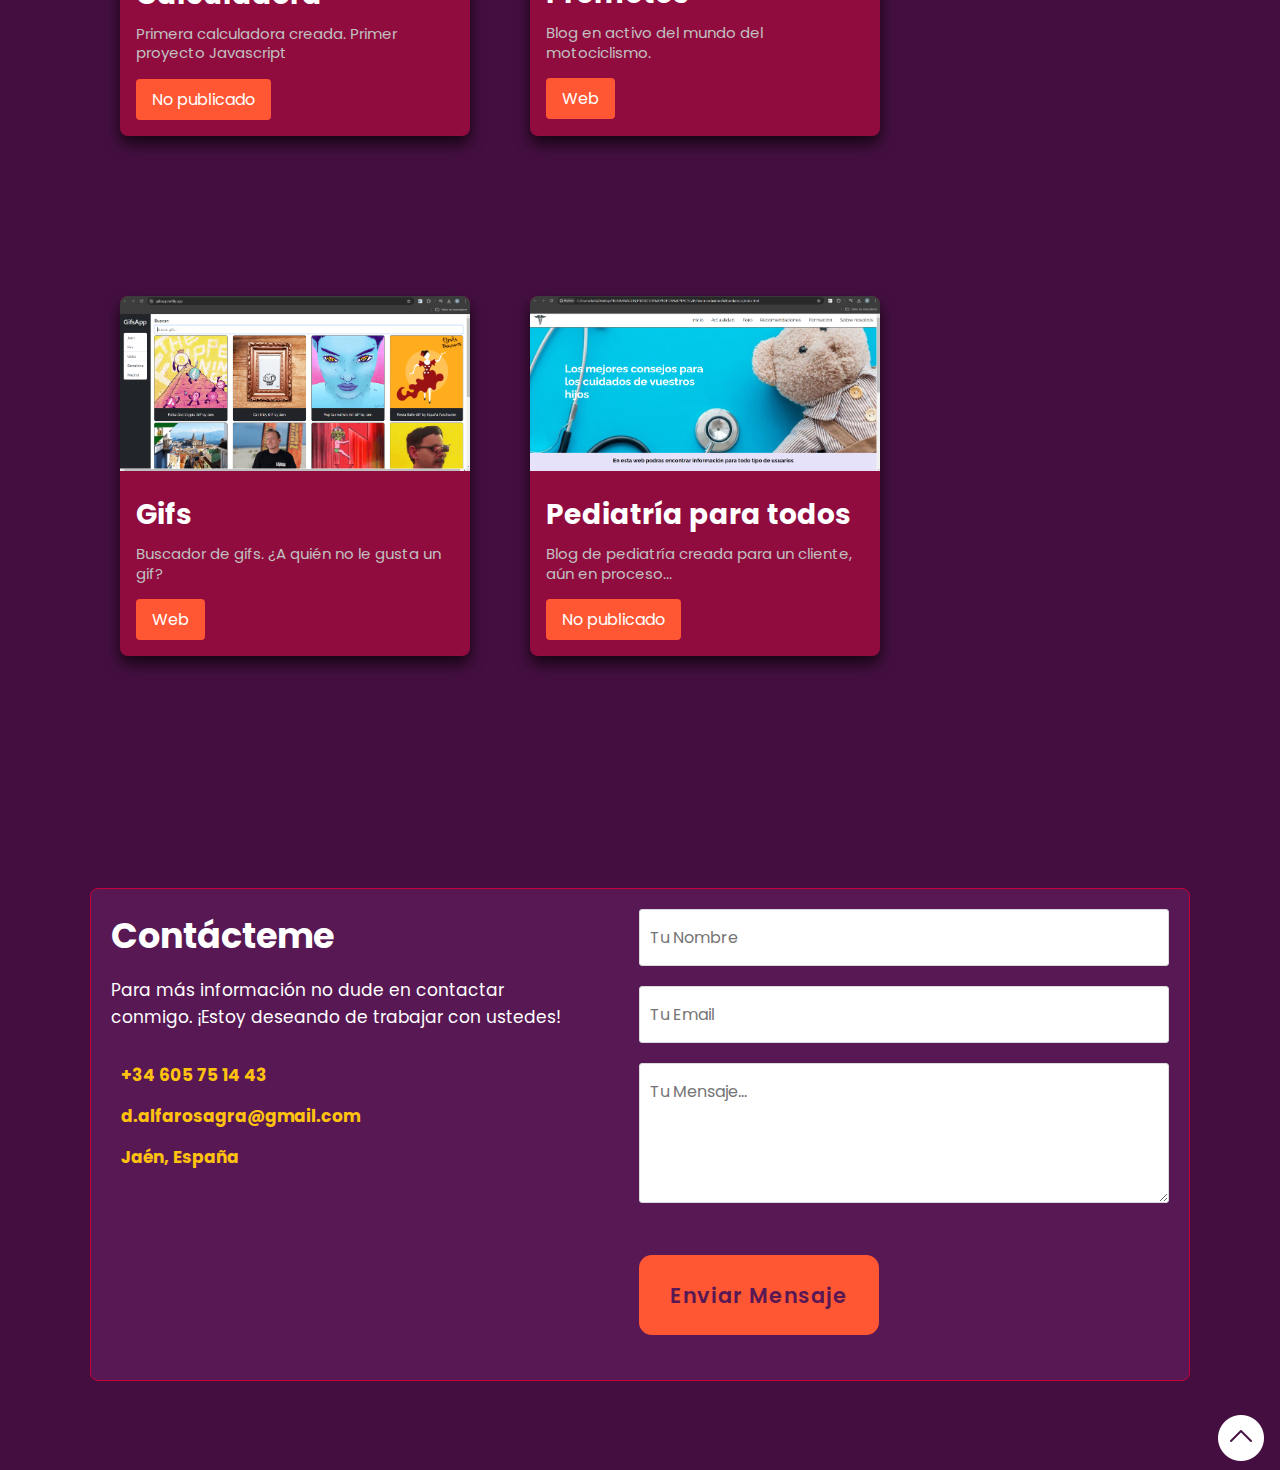
==== commit a6b73ecd: "version4" ====
--- a/index/Index.html
+++ b/index/Index.html
@@ -41,7 +41,7 @@
           en el campo del desarrollo web.
           </p>
     <div class="btn-box">
-        <a href="#" class="btn">Contact</a>
+        <a href="#contact" class="btn">Contact</a>
     </div>
     
     </div>
@@ -174,9 +174,30 @@
 </div>
 </section>
 </div>
+
+<section class="Contacto" id="contact">
+<div class="container-form">
+  <div class="info-form">
+      <h2>Contácteme</h2>
+      <p>Para más información no dude en contactar conmigo. ¡Estoy deseando de trabajar con ustedes!</p>
+      <a href="#contact"><i class="fa fa-phone"></i>+34 605 75 14 43</a>
+      <a href="mailto:d.alfarosagra@gmail.com"><i class="fa fa-envelope"></i> d.alfarosagra@gmail.com</a>
+      <a href="#contact"><i class="fa fa-map-marked"></i> Jaén, España</a>
+  </div>
+  <form action="https://formsubmit.co/d.alfarosagra@gmail.com" method="POST"" autocomplete="off">
+      <input type="text" name="nombre" placeholder="Tu Nombre" class="campo">
+      <input type="email" name="email" placeholder="Tu Email" class="campo">
+      <textarea name="mensaje" placeholder="Tu Mensaje..."></textarea>
+      <input type="submit" name="enviar" value="Enviar Mensaje" class="btn-enviar">
+  
+    <input type="hidden" name="_next" value="https://diegoalfaro.netlify.app/">
+    <input type="hidden" name="_captcha" value="false">  
+  </form>
+</div>
+</section>
 </body>
 
 <footer>
-
+<a class="flecha" href="#"><img src="flecha.png" alt=""></a>
 </footer>
 </html>--- a/index/styles.css
+++ b/index/styles.css
@@ -41,8 +41,12 @@
 
  }
 
+ 
+      
+ 
+
  .logo{
-  font-size: 2rem;
+  font-size: 1.7rem;
   color: #ffc30f;
   font-weight: 600;
   cursor: default ;
@@ -51,7 +55,7 @@
 
  .navbar a {
   position: relative;
-  font-size: 1.7rem;
+  font-size: 1.4rem;
   color: white;
   font-weight: 500;
   margin-right: 3rem;
@@ -60,7 +64,18 @@
   color:#ff5733;
   text-decoration-line:line-through;
 }
-
+@media(max-width:1000px){
+   .navbar{
+      font-size:0.4rem;
+      justify-content:space-between ;
+      margin: -50px;
+      padding: 0px;} 
+   .logo{
+      font-size: 0.8;}
+      section{
+         margin:0px
+      }
+   }   
  section{
     position:relative;
     display: flex;
@@ -85,7 +100,7 @@
     
  }
  .home-content h1{
-    font-size: 5.6rem;
+    font-size: 4.6rem;
     font-weight: 700;
     line-height: 1.3;
  }
@@ -95,14 +110,14 @@
  }
 
  .home-content .text-animate h3 {
-    font-size: 3.2rem;
+    font-size: 2.1rem;
     font-weight: 700;
     color: transparent;
     -webkit-text-stroke: .7px #ffc30f;
  }
 
  .home-content p {
-    font-size: 1.3rem;
+    font-size: 1rem;
     margin: 2 rem 0 4 rem;
  }
 
@@ -110,8 +125,8 @@
     position: relative;
     display: flex;
     justify-content: space-between;
-    width: 35.5rem;
-    height: 5rem;
+    width: 38.1rem;
+    height: 4.7rem;
     
  }
  .btn-box .btn{
@@ -119,12 +134,12 @@
     display: inline-flex;
     justify-content: center;
     align-items: center;
-    width: 13rem;
+    width: 12rem;
     height: 100%;
     background-color: #ff5733;
     border: .2rem solid #ff5733;
     border-radius: .8rem;
-    font-size: 1.8rem;
+    font-size: 1.5rem;
     font-weight: 600;
     letter-spacing: .1rem;
     color:#581854;
@@ -151,7 +166,7 @@
 .home-sci{
     position:absolute;
     bottom: -6rem;
-    width: 13rem;
+    width: 12rem;
     display: flex;
     justify-content: space-evenly;
     margin-top: 20px;
@@ -193,14 +208,24 @@
 
 
 .avatar{ 
-    width: 435px;
+    width: 400px;
     margin-top: 30%;
     margin-left: -30%;
     z-index: 10;
     position:absolute;
-    filter: drop-shadow(0 15px 50px rgba(0, 0, 0, 0.7))
-
-}
+    filter: drop-shadow(0 15px 50px rgba(0, 0, 0, 0.7));
+    
+}
+@media (max-width:1000px){
+   .avatar{
+      width:200px ;
+      position: relative;
+      margin-right: 50%;
+      margin-top:500px;
+   }
+   
+   }
+
 
 span{
    
@@ -229,11 +254,13 @@
    align-items: center;
    justify-content: center;
    margin-left: 40%;
+   min-width:1650px;
+   
 }
 
 .tarjeta{
-   height: 450px;
-   width: 450px;
+   height: 400px;
+   width: 400px;
    background-color:#440F40;
    border-radius: 50%;
    margin-top: 30%;
@@ -274,14 +301,14 @@
 }
 
 .about h1{
-   font-size:3rem;
+   font-size:2.7rem;
    text-align: left;
    position: relative;
    margin-left: 100px;
 }
 
 .about{
-   font-size: 1.2rem;
+   font-size: 0.9rem;
    margin: 7%;
    text-align: center;
    position: relative;
@@ -306,13 +333,28 @@
    filter: drop-shadow(0 15px 50px rgba(0, 0, 0, 0.7))
    
 }
+@media(max-width:1000px){
+   .about{
+      position:relative;
+      margin: 7%;
+      font-size: 1.4rem;
+      justify-content: space-between;
+   }
+.yo{
+width: 0px;
+}
+.btn-cv .btn{
+   margin-left: 37%;
+}
+
+}
 
 .btn-cv{
    position: relative;
     display: flex;
     justify-content: space-between;
-    width: 30.5rem;
-    height: 3rem;
+    width: 30.2rem;
+    height: 2.7rem;
     margin-left: 15%;
 }
 .btn-cv .btn{
@@ -320,12 +362,12 @@
    display: inline-flex;
    justify-content: center;
    align-items: center;
-   width: 7rem;
+   width: 6.7rem;
    height: 100%;
    background-color: #ff5733;
    border: .2rem solid #ff5733;
    border-radius: .8rem;
-   font-size: 1.2rem;
+   font-size: 0.9rem;
    font-weight: 600;
    letter-spacing: .1rem;
    color:#581854;
@@ -435,6 +477,15 @@
 
  }
 
+
+ @media(max-width:1000px){
+.card-container{
+   margin-left: 14%;
+
+}
+
+
+ }
  .card img{
    width:100%;
    height: auto;
@@ -449,7 +500,7 @@
    margin-top: 100px;
 }
 .card{
-   width: 500px;
+   width: 350px;
    background-color: #900c3f;
    border-radius: 8px;
    box-shadow:0px 8px 15px rgba(0, 0, 0, 0.7) ;
@@ -489,4 +540,94 @@
    
    width: 0;
    font-size: 3rem;
+}
+.container-form{
+   width: 100%;
+   max-width: 1100px;
+   margin: auto;
+   display: grid;
+   grid-template-columns: repeat(2,1fr);
+   grid-gap: 50px;
+   margin-top: 90px;
+   background-color: #581854;
+   padding: 20px;
+   border:#c70039 1px solid;
+   border-radius: 8px;
+   
+   
+}
+.container-form h2{
+   margin-bottom: 15px;
+   font-size: 35px
+}
+.container-form p{
+   font-size: 17px;
+   line-height: 1.6;
+   margin-bottom: 30px;
+}
+.container-form a{
+   font-size: 17px;
+   display: inline-block;
+   text-decoration: none;
+   width: 100%;
+   margin-bottom: 15px;
+   color: #ffc30f;
+   font-weight: 700;
+}
+.container-form a i{
+   color: orange;
+   margin-right: 10px;
+}
+.container-form form .campo, textarea{
+   width: 100%;
+   padding: 15px 10px;
+   font-size: 16px;
+   border: 1px solid #dbdbdb;
+   margin-bottom: 20px;
+   border-radius: 3px;
+   outline: 0px;
+}
+.container-form form textarea{
+   max-width: 530px;
+   min-width: 530px;
+   min-height: 140px;
+   max-height: 150px;
+}
+
+.container-form .btn-enviar{
+   position: relative;
+   display: inline-flex;
+   justify-content: center;
+   align-items: center;
+   width: 15rem;
+   height: 5rem;
+   background-color: #ff5733;
+   border: .2rem solid #ff5733;
+   border-radius: .8rem;
+   font-size: 1.3rem;
+   font-weight: 600;
+   letter-spacing: .1rem;
+   color:#581854;
+   margin-top: 25px;
+   margin-bottom: 25px;
+   z-index: 1;
+   overflow: hidden;
+}
+
+.container-form .btn-enviar:hover{
+  
+   background-color: #ffc30f;
+   cursor: pointer;
+}
+.container-form .btn-enviar:hover::before{
+width:5rem;}
+
+.flecha{
+   position: sticky;
+   margin-left: 95%;
+}
+@media(max-width:1000px){
+   .flecha{
+      margin-left: 50%;
+   }
 }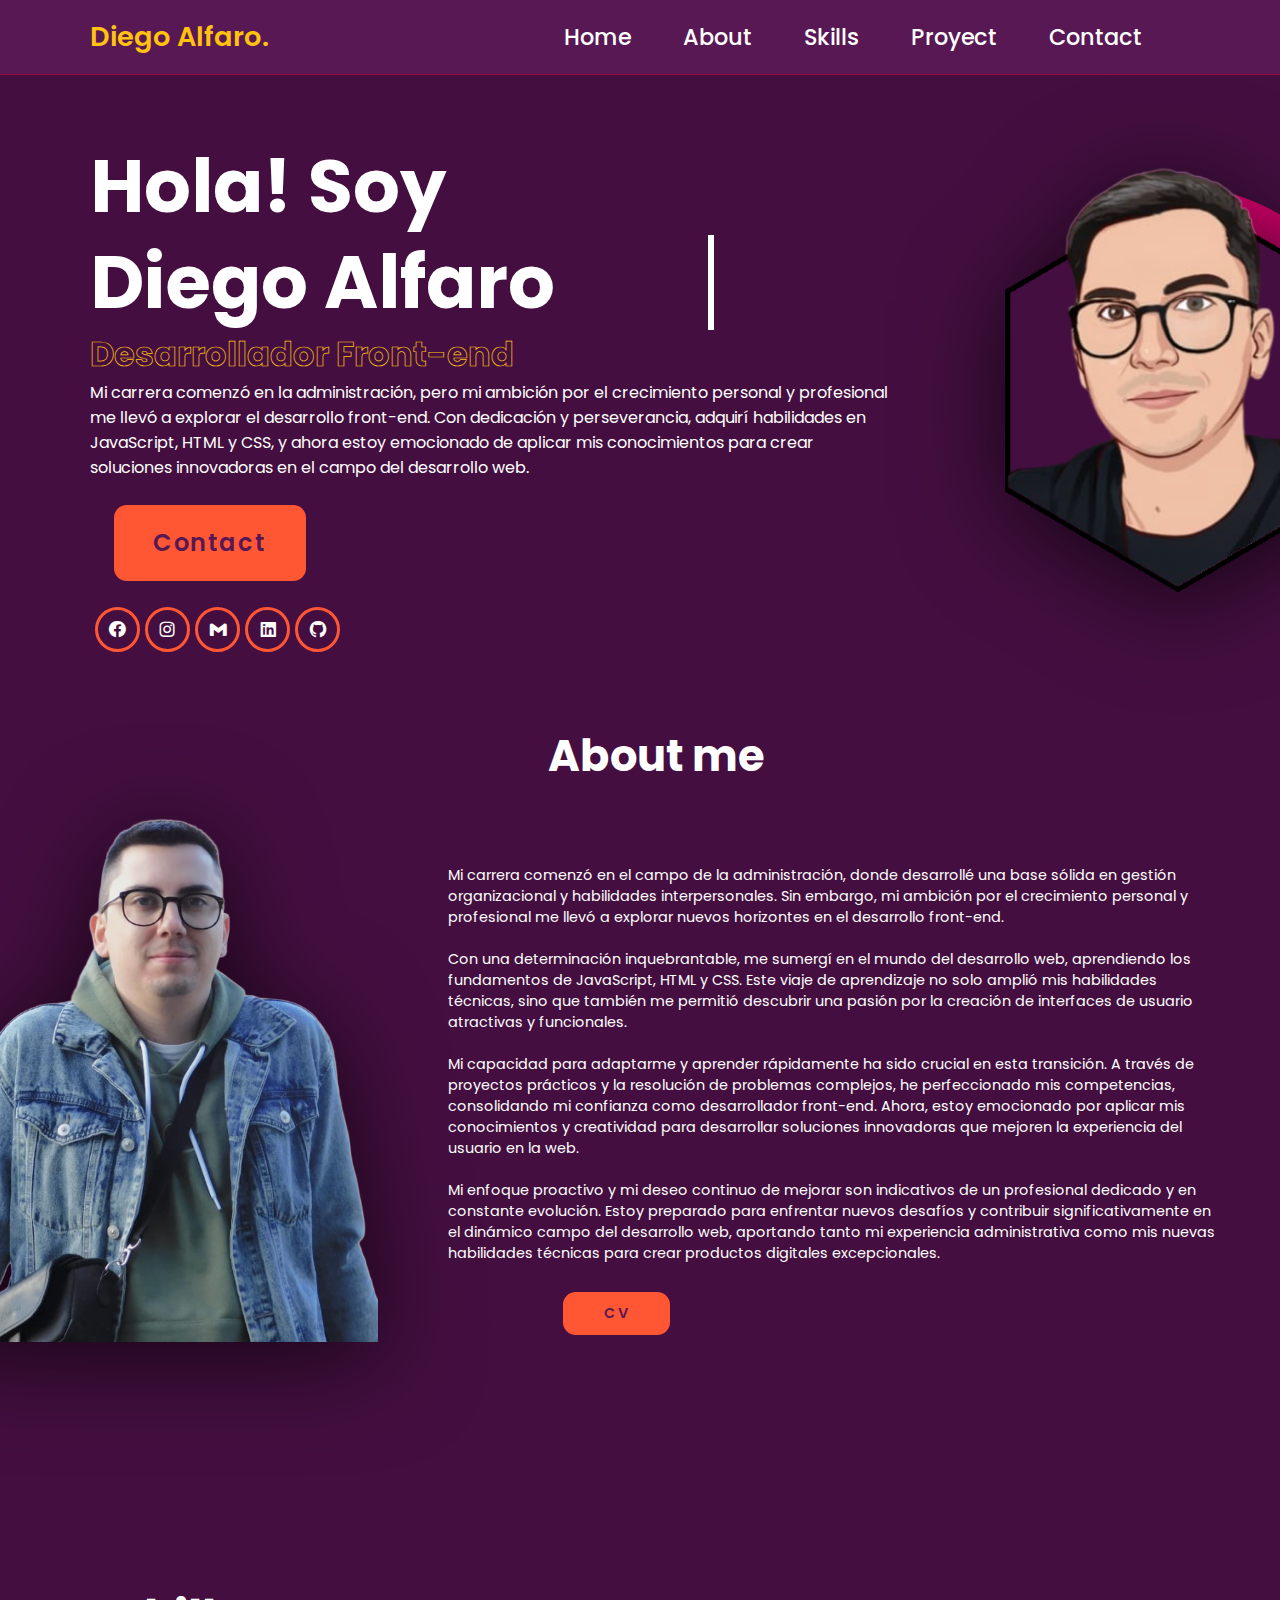
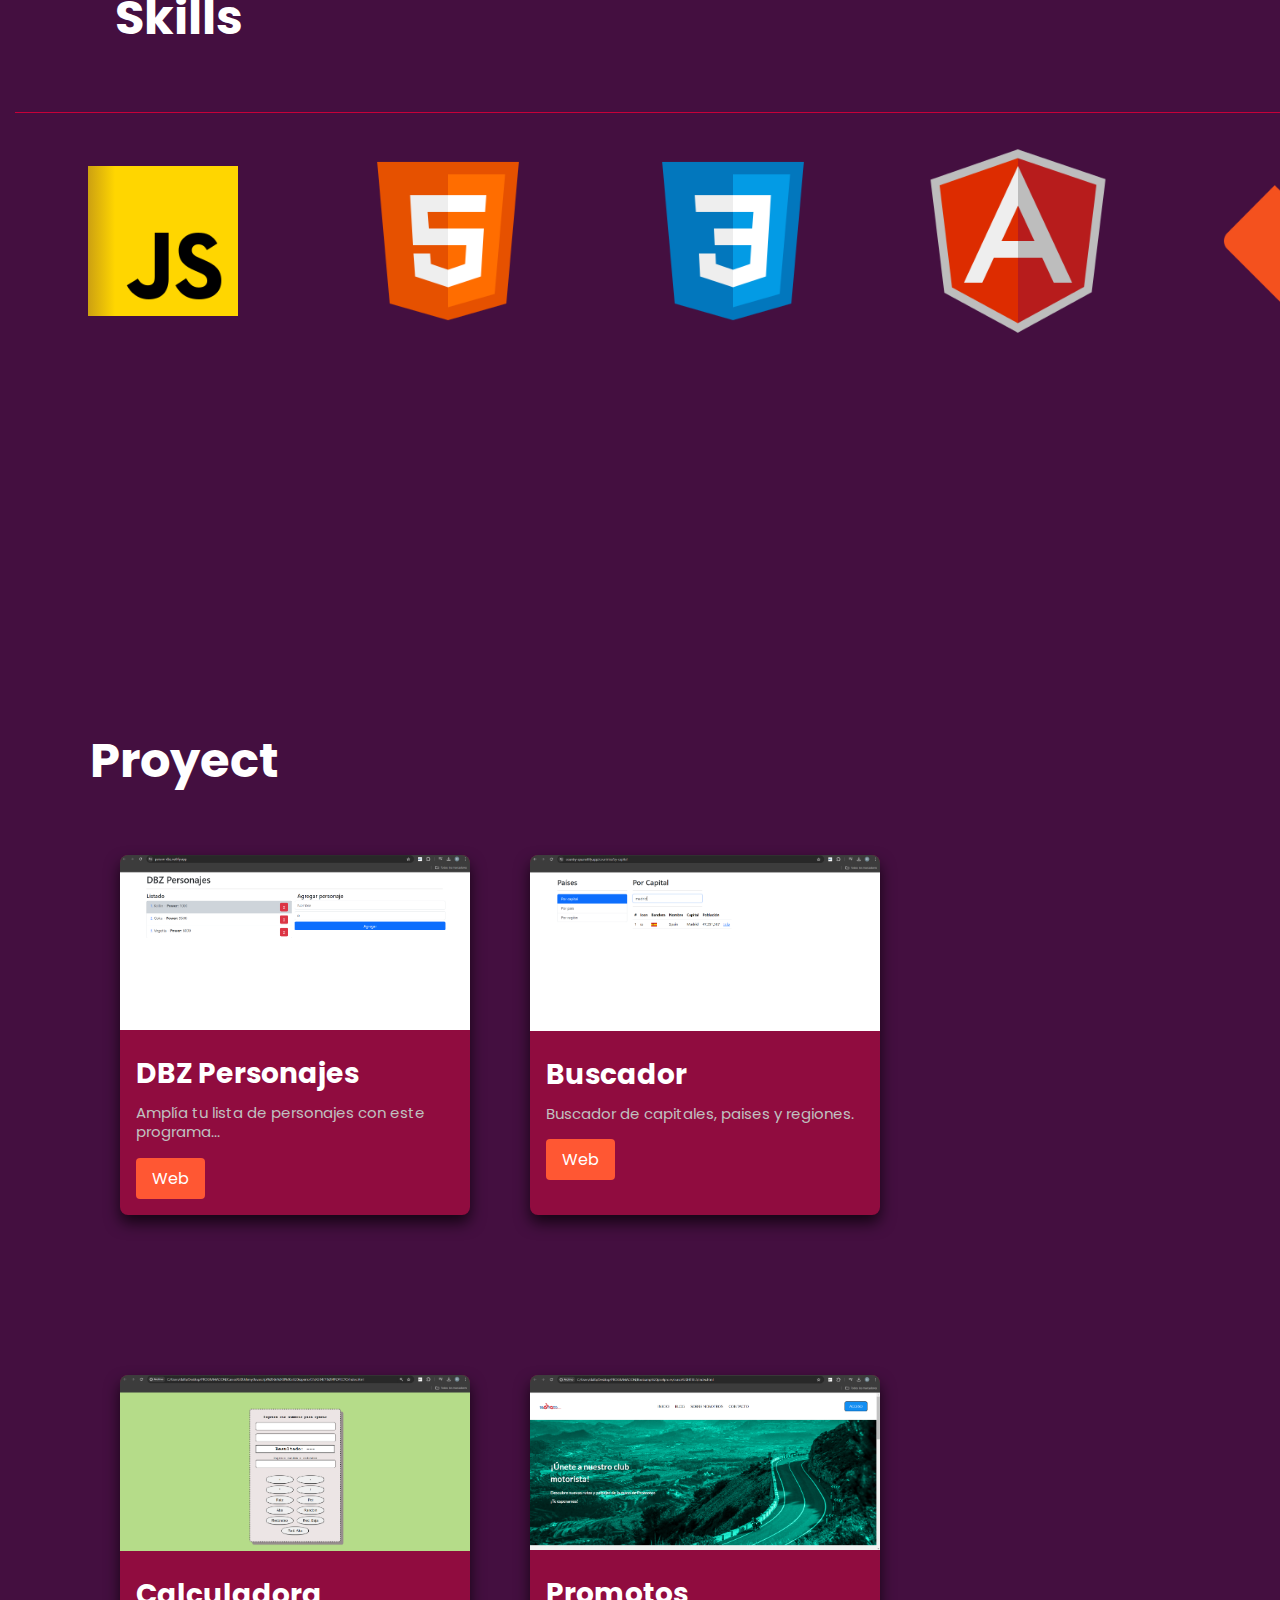
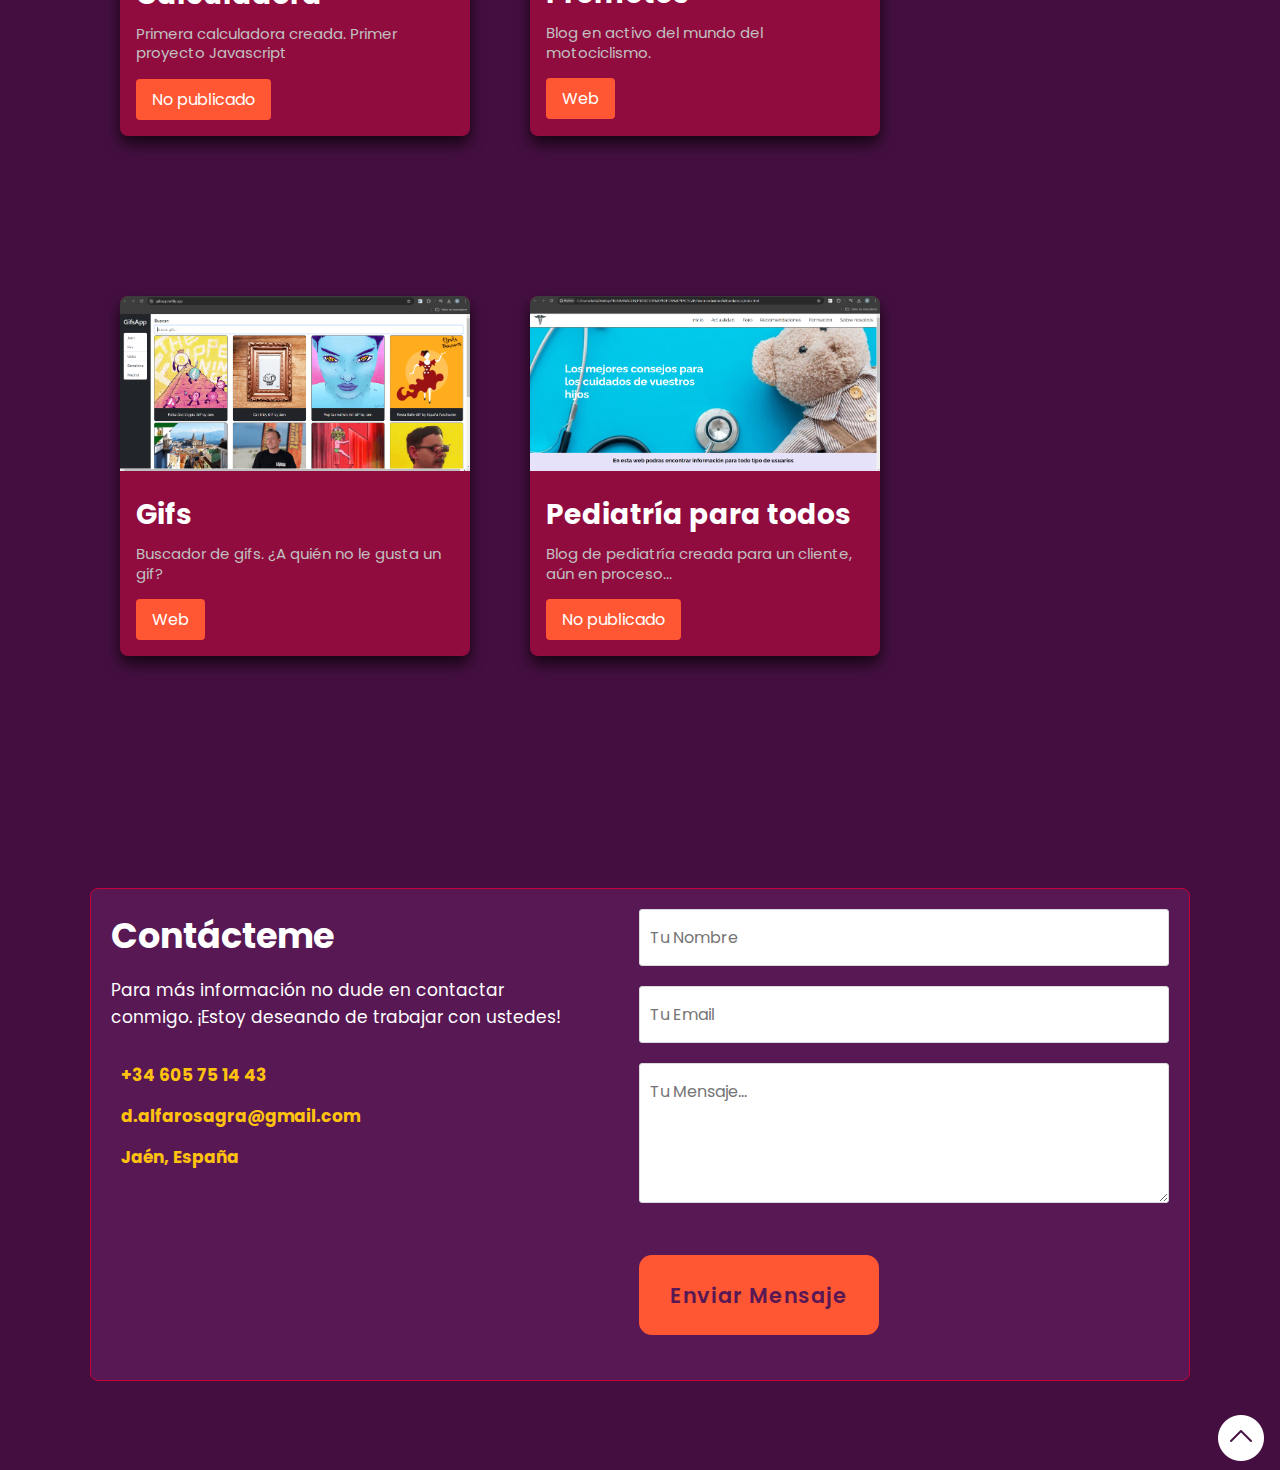
==== commit bb8fcde9: "v5" ====
--- a/index/Index.html
+++ b/index/Index.html
@@ -7,8 +7,18 @@
     <link href='https://unpkg.com/boxicons@2.1.4/css/boxicons.min.css' rel='stylesheet'>
     <link rel="stylesheet" href="styles.css">
     <link rel="icon" type="image/jpg" href="avatar1 (1).png"/>
+    
 
 </head>
+<!-- Google tag (gtag.js) -->
+<script async src="https://www.googletagmanager.com/gtag/js?id=G-XV14EN6BFQ"></script>
+<script>
+  window.dataLayer = window.dataLayer || [];
+  function gtag(){dataLayer.push(arguments);}
+  gtag('js', new Date());
+
+  gtag('config', 'G-XV14EN6BFQ');
+</script>
 <body>
     
 
@@ -49,7 +59,9 @@
     <a href="https://www.facebook.com/diego.alfarosagra"><i class='bx bxl-facebook-circle'></i></a>
     <a href="https://www.instagram.com/diegoalfaro14/"><i class='bx bxl-instagram'></i></a>
     <a href="mailto: d.alfarosagra@gmail.com"><i class='bx bxl-gmail'></i></a>
-    <a href="https://www.linkedin.com/in/diego-alfaro-sagra-9353b530a?utm_source=share&utm_campaign=share_via&utm_content=profile&utm_medium=android_app"><i class='bx bxl-linkedin-square'></i></a>
+    <a href="https://www.linkedin.com/in/diego-alfaro-sagra-bb616730b/"><i class='bx bxl-linkedin-square'></i></a>
+    <a href="https://github.com/Diego14alfaro"><i class='bx bxl-github'></i></a>
+    
 
 </div>
 <div class="contenedor">
--- a/index/styles.css
+++ b/index/styles.css
@@ -127,6 +127,7 @@
     justify-content: space-between;
     width: 38.1rem;
     height: 4.7rem;
+    margin-left: 3%;
     
  }
  .btn-box .btn{
@@ -166,7 +167,7 @@
 .home-sci{
     position:absolute;
     bottom: -6rem;
-    width: 12rem;
+    width: 16rem;
     display: flex;
     justify-content: space-evenly;
     margin-top: 20px;
